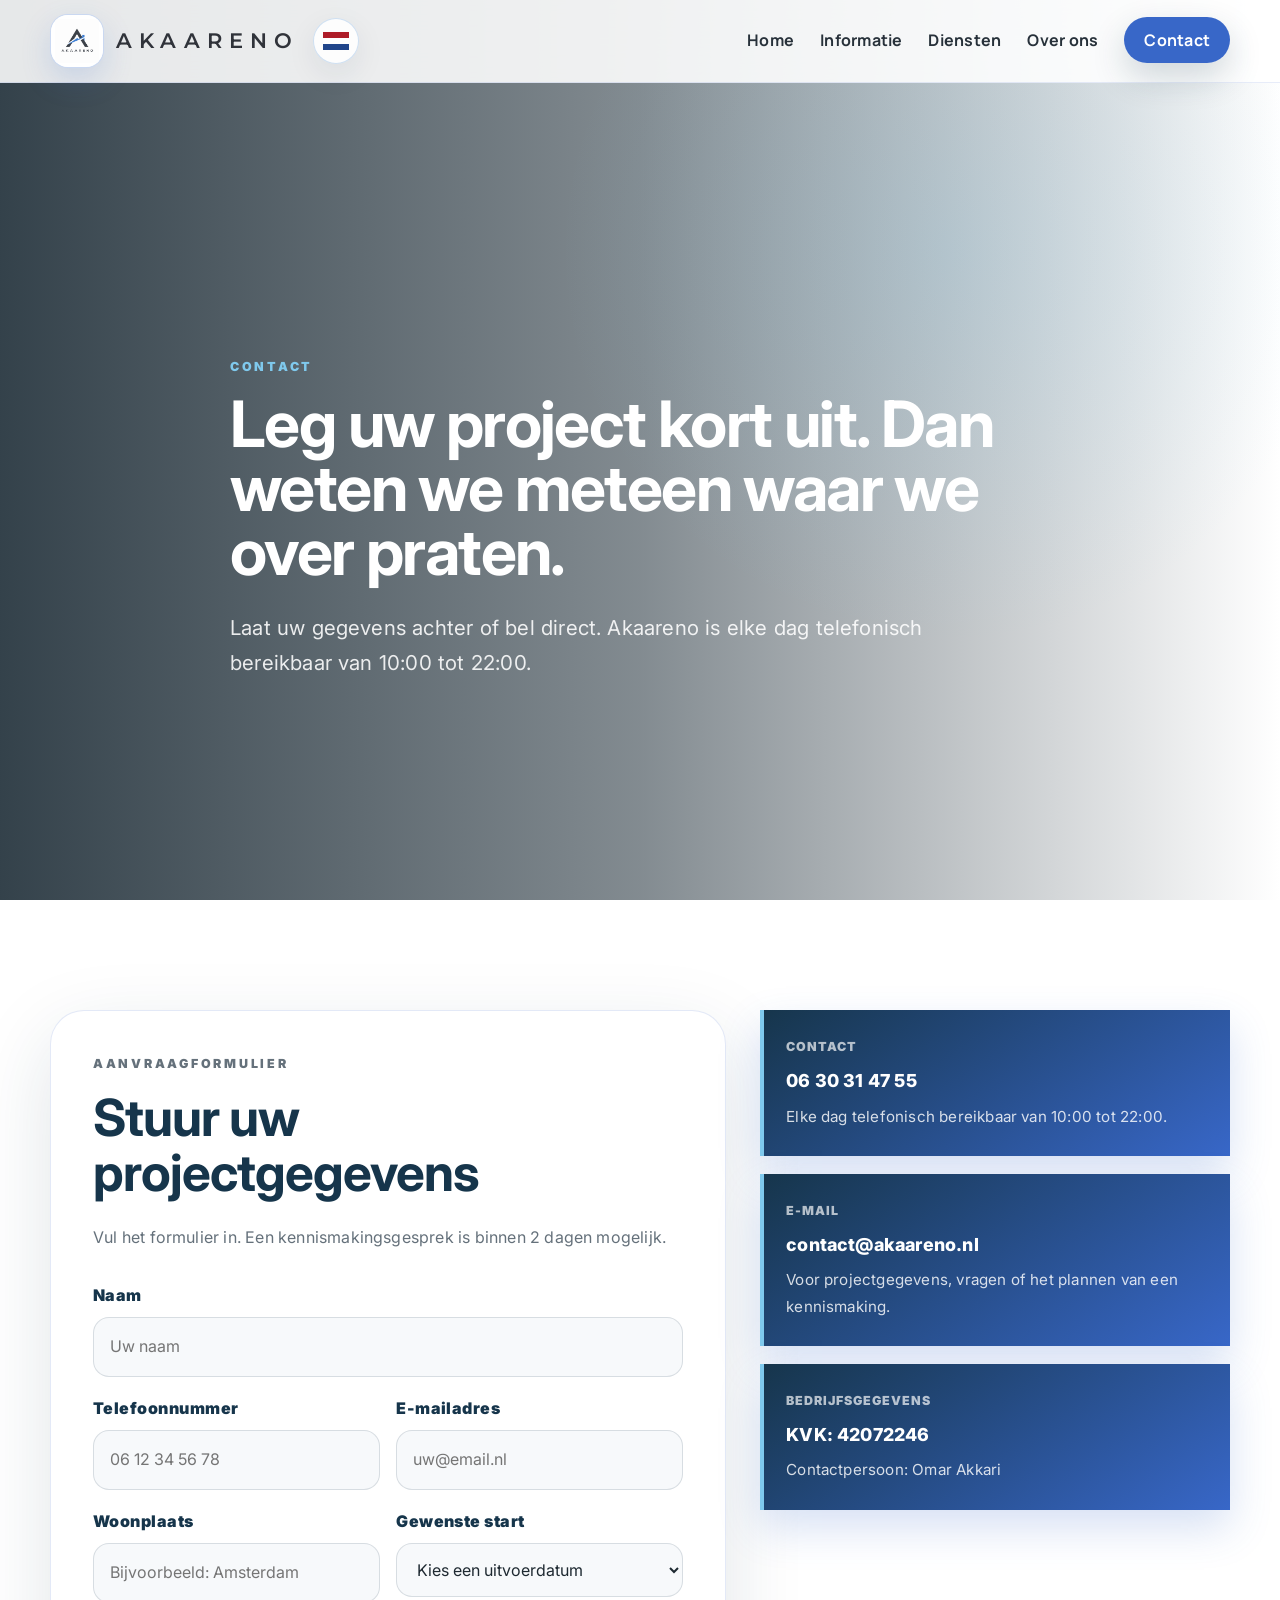
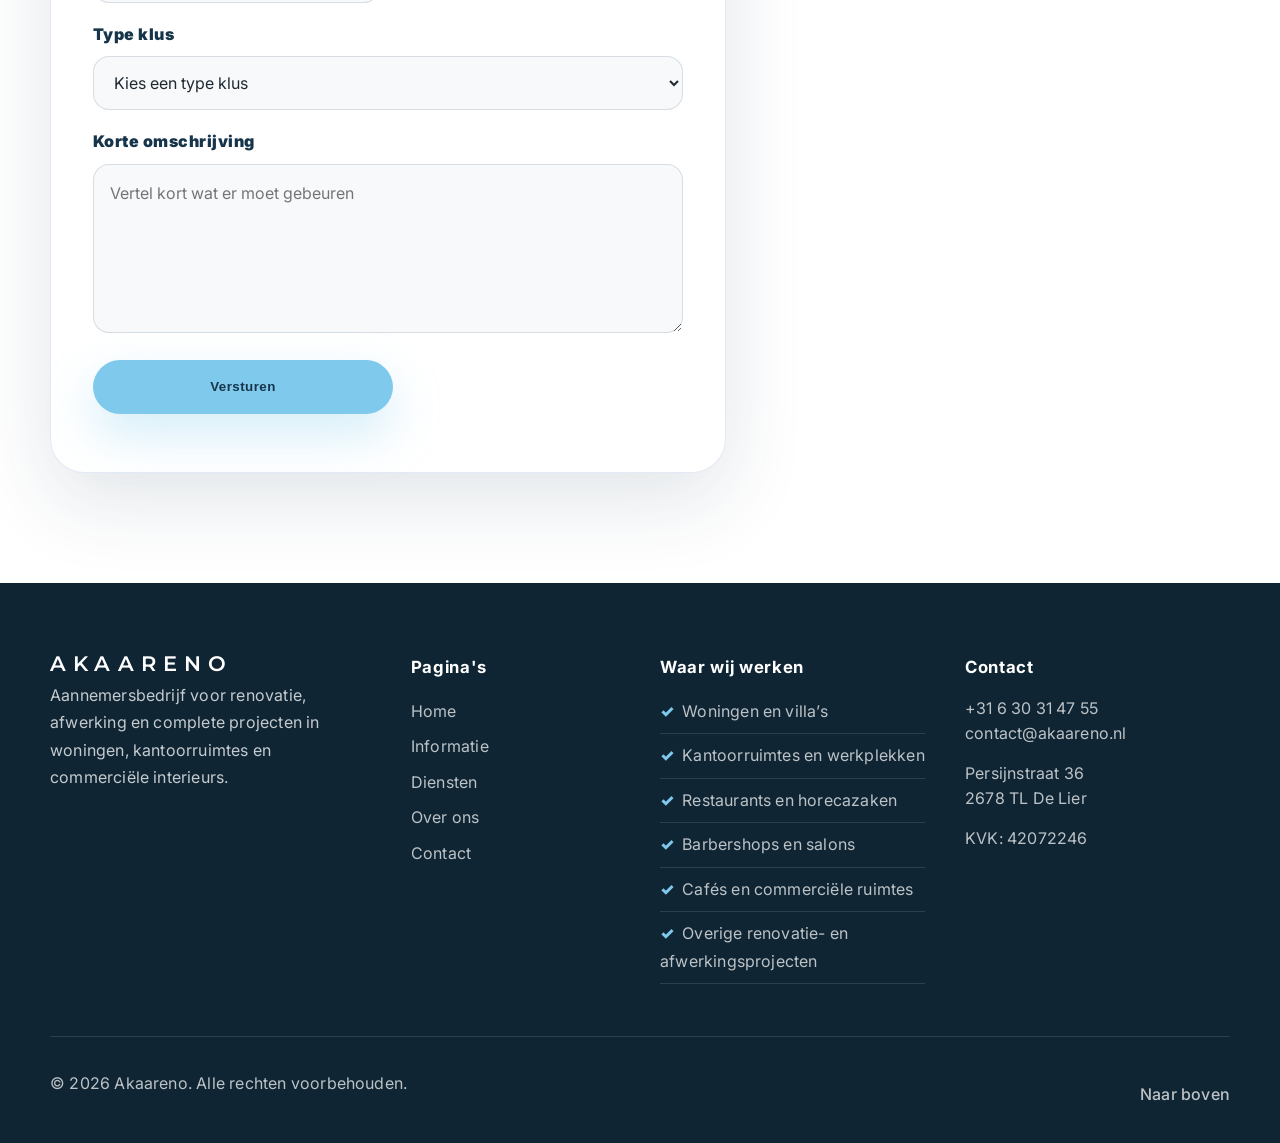
==== contact.html @ 15e42ce2 "Add files via upload" ====
<!DOCTYPE html>

<html lang="nl">
<head>
<meta charset="utf-8"/>
<meta content="width=device-width, initial-scale=1.0" name="viewport"/>
<meta content="Neem contact op met Akaareno voor renovatie, afwerking, kantoorruimtes, woningen en commerciële projecten. Bel 06 30 31 47 55 of stuur uw projectgegevens." name="description"/>
<title>Contact | Akaareno aannemersbedrijf De Lier</title>
<link rel="icon" href="favicon.ico" sizes="any"/>
<link rel="icon" type="image/png" sizes="32x32" href="favicon-32.png"/>
<link rel="icon" type="image/png" sizes="192x192" href="favicon-192.png"/>
<link rel="apple-touch-icon" href="apple-touch-icon.png"/>
<link href="https://fonts.googleapis.com" rel="preconnect"/>
<link crossorigin="" href="https://fonts.gstatic.com" rel="preconnect"/>
<script data-seo="akaareno" type="application/ld+json">{
  "@context": "https://schema.org",
  "@type": "GeneralContractor",
  "@id": "https://akaareno.com/#bedrijf",
  "name": "Akaareno",
  "url": "https://akaareno.com/",
  "description": "Aannemersbedrijf uit De Lier voor renovatie, afwerking, woningen, kantoorruimtes en commerciële ruimtes.",
  "telephone": "+31 6 30 31 47 55",
  "email": "contact@akaareno.nl",
  "address": {
    "@type": "PostalAddress",
    "streetAddress": "Persijnstraat 36",
    "postalCode": "2678 TL",
    "addressLocality": "De Lier",
    "addressCountry": "NL"
  },
  "areaServed": [
    "Nederland",
    "België"
  ],
  "openingHoursSpecification": [
    {
      "@type": "OpeningHoursSpecification",
      "dayOfWeek": [
        "Monday",
        "Tuesday",
        "Wednesday",
        "Thursday",
        "Friday",
        "Saturday",
        "Sunday"
      ],
      "opens": "10:00",
      "closes": "22:00"
    }
  ],
  "serviceType": [
    "Renovatie",
    "Aannemersbedrijf",
    "Kantoorruimtes",
    "Woningrenovatie",
    "Schilderwerk",
    "Vloerverwarming",
    "Loodgieterswerk",
    "Marmerafwerking",
    "Restaurant renovatie",
    "Barbershop renovatie"
  ]
}</script><link href="https://fonts.googleapis.com/css2?family=Inter:wght@400;500;600;700;800;900&amp;family=Marcellus&amp;family=Montserrat:wght@500;600;700&amp;family=Manrope:wght@500;600;700;800&amp;display=swap" rel="stylesheet"/>
<link href="style.css" rel="stylesheet"/>
<meta content="Akaareno, aannemersbedrijf De Lier, aannemer De Lier, aannemer Westland, renovatie De Lier, renovatie Westland, kantoorruimte renovatie, kantoor verbouwen, woning renovatie, restaurant verbouwing, barbershop verbouwing, kapsalon verbouwing, schilderwerk, vloerverwarming, loodgieterswerk, marmer afwerking, tuin renovatie, renovatie Nederland, renovatie België" name="keywords"/><meta content="index, follow" name="robots"/><link href="https://akaareno.com/contact.html" rel="canonical"/><meta content="Contact | Akaareno aannemersbedrijf De Lier" property="og:title"/><meta content="Neem contact op met Akaareno voor renovatie, afwerking, kantoorruimtes, woningen en commerciële projecten. Bel 06 30 31 47 55 of stuur uw projectgegevens." property="og:description"/><meta content="website" property="og:type"/><meta content="https://akaareno.com/contact.html" property="og:url"/><meta content="Akaareno" property="og:site_name"/><meta content="nl_NL" property="og:locale"/><meta content="summary" name="twitter:card"/><meta content="Contact | Akaareno aannemersbedrijf De Lier" name="twitter:title"/><meta content="Neem contact op met Akaareno voor renovatie, afwerking, kantoorruimtes, woningen en commerciële projecten. Bel 06 30 31 47 55 of stuur uw projectgegevens." name="twitter:description"/></head>
<body id="top">
<header class="site-header" id="top">
<nav class="navbar container">
<div class="nav-start">
<a aria-label="Akaareno homepage" class="logo" href="index.html">
<div class="logo-mark">
<img alt="Akaareno logo" src="Akaareno_Whit_BKG.png"/>
</div>
<span class="logo-text">AKAARENO</span>
</a>
<div class="language-selector">
<button aria-controls="languageMenu" aria-expanded="false" aria-label="Taal kiezen" class="language-toggle" id="languageToggle" type="button">
<img alt="Nederlands" id="languageFlag" src="nlflag.svg"/>
</button>
<div aria-label="Taal kiezen" class="language-menu" id="languageMenu" role="menu">
<button class="language-option" data-lang="nl" role="menuitem" type="button">
<img alt="" src="nlflag.svg"/>
<span>Nederlands</span>
</button>
<button class="language-option" data-lang="en" role="menuitem" type="button">
<img alt="" src="uk.svg"/>
<span>English</span>
</button>
<button class="language-option" data-lang="fr" role="menuitem" type="button">
<img alt="" src="fransflag.jpg"/>
<span>Français</span>
</button>
<button class="language-option" data-lang="de" role="menuitem" type="button">
<img alt="" src="duitsflag.svg"/>
<span>Deutsch</span>
</button>
<button class="language-option" data-lang="ar" role="menuitem" type="button">
<img alt="" src="arabische taal.png"/>
<span>العربية</span>
</button>
</div>
</div>
</div>
<button aria-expanded="false" aria-label="Menu openen" class="menu-toggle">
<span></span><span></span><span></span>
</button>
<ul class="nav-links">
<li><a data-i18n="nav.home" href="index.html">Home</a></li>
<li>
<a data-i18n="nav.informatie" href="informatie.html">Informatie</a>
</li>
<li><a data-i18n="nav.diensten" href="diensten.html">Diensten</a></li>
<li><a data-i18n="nav.overOns" href="over-ons.html">Over ons</a></li>
<li>
<a class="nav-cta active" data-i18n="nav.contact" href="contact.html">Contact</a>
</li>
</ul>
</nav>
</header>
<main>
<section class="page-hero contact-hero">
<div class="hero-overlay"></div>
<div class="container page-hero-content reveal">
<p class="eyebrow" data-i18n="contact.hero.eyebrow">Contact</p>
<h1 data-i18n="contact.hero.title">
            Leg uw project kort uit. Dan weten we meteen waar we over praten.
          </h1>
<p data-i18n="contact.hero.text">
            Laat uw gegevens achter of bel direct. Akaareno is elke dag
            telefonisch bereikbaar van 10:00 tot 22:00.
          </p>
</div>
</section>
<section class="section container contact-layout">
<div class="contact-panel reveal">
<p class="eyebrow" data-i18n="contact.panel.eyebrow">
            Aanvraagformulier
          </p>
<h2 data-i18n="contact.panel.title">Stuur uw projectgegevens</h2>
<p data-i18n="contact.panel.text">
            Vul het formulier in. Een kennismakingsgesprek is binnen 2 dagen
            mogelijk.
          </p>
<form action="https://api.web3forms.com/submit" class="contact-form" id="contactForm" method="POST">
<input name="access_key" type="hidden" value="3ea4f3e4-cdb8-4851-8d46-c8699de864b6"/>
<input data-i18n-value="contact.subject" name="subject" type="hidden" value="Nieuwe aanvraag via Akaareno website"/>
<input name="from_name" type="hidden" value="Akaareno Contactformulier"/>
<input autocomplete="off" class="hidden" name="botcheck" tabindex="-1" type="checkbox"/>
<div class="form-row">
<label data-i18n="contact.form.name.label" for="naam">Naam</label>
<input data-i18n-placeholder="contact.form.name.placeholder" id="naam" name="Naam" placeholder="Uw naam" required="" type="text"/>
</div>
<div class="form-row two-fields">
<div>
<label data-i18n="contact.form.phone.label" for="telefoon">Telefoonnummer</label>
<input data-i18n-placeholder="contact.form.phone.placeholder" id="telefoon" name="Telefoonnummer" placeholder="06 12 34 56 78" required="" type="tel"/>
</div>
<div>
<label data-i18n="contact.form.email.label" for="email">E-mailadres</label>
<input data-i18n-placeholder="contact.form.email.placeholder" id="email" name="email" placeholder="uw@email.nl" required="" type="email"/>
</div>
</div>
<div class="form-row two-fields">
<div>
<label data-i18n="contact.form.city.label" for="woonplaats">Woonplaats</label>
<input data-i18n-placeholder="contact.form.city.placeholder" id="woonplaats" name="Woonplaats" placeholder="Bijvoorbeeld: Amsterdam" required="" type="text"/>
</div>
<div>
<label data-i18n="contact.form.start.label" for="start">Gewenste start</label>
<select id="start" name="Gewenste startdatum" required="">
<option data-i18n="contact.form.start.prompt" value="">
                    Kies een uitvoerdatum
                  </option>
<option data-i18n="contact.form.start.option2w" value="Vanaf 2 weken">
                    Vanaf 2 weken
                  </option>
<option data-i18n="contact.form.start.option3w" value="Vanaf 3 weken">
                    Vanaf 3 weken
                  </option>
<option data-i18n="contact.form.start.option4w" value="Vanaf 4 weken">
                    Vanaf 4 weken
                  </option>
<option data-i18n="contact.form.start.optionUnknown" value="Nog niet bekend">
                    Nog niet bekend
                  </option>
</select>
</div>
</div>
<div class="form-row">
<label data-i18n="contact.form.type.label" for="typeKlus">Type klus</label>
<select id="typeKlus" name="Type klus" required="">
<option data-i18n="contact.form.type.prompt" value="">
                  Kies een type klus
                </option>
<option data-i18n="contact.form.type.optionComplete" value="Complete woning">
                  Complete woning
                </option>
<option data-i18n="contact.form.type.optionDesign" value="Huisdesign">
                  Huisdesign
                </option>
<option data-i18n="contact.form.type.optionOffice" value="Kantoorruimte">
                  Kantoorruimte
                </option>
<option data-i18n="contact.form.type.optionMarble" value="Marmer">
                  Marmer
                </option>
<option data-i18n="contact.form.type.optionGarden" value="Tuin">
                  Tuin
                </option>
<option data-i18n="contact.form.type.optionPaint" value="Schilderwerk">
                  Schilderwerk
                </option>
<option data-i18n="contact.form.type.optionRenovation" value="Renovatie">
                  Renovatie
                </option>
<option data-i18n="contact.form.type.optionHeating" value="Vloerverwarming">
                  Vloerverwarming
                </option>
<option data-i18n="contact.form.type.optionPlumbing" value="Loodgieterswerk">
                  Loodgieterswerk
                </option>
<option data-i18n="contact.form.type.optionOther" value="Anders">
                  Anders
                </option>
</select>
</div>
<div class="form-row other-job-field" id="otherJobField">
<label data-i18n="contact.form.other.label" for="anders">Anders, namelijk</label>
<input data-i18n-placeholder="contact.form.other.placeholder" id="anders" name="Anders namelijk" placeholder="Typ hier uw klus" type="text"/>
</div>
<div class="form-row">
<label data-i18n="contact.form.message.label" for="bericht">Korte omschrijving</label>
<textarea data-i18n-placeholder="contact.form.message.placeholder" id="bericht" name="Bericht" placeholder="Vertel kort wat er moet gebeuren" rows="5"></textarea>
</div>
<button class="btn btn-primary form-button" data-i18n="contact.form.submit" type="submit">
              Versturen
            </button>
<p class="form-message" id="formMessage" role="status"></p>
</form>
</div>
<aside class="contact-sidebar reveal">
<div class="contact-box">
<span data-i18n="contact.sidebar.contact.label">Contact</span>
<a href="tel:+31630314755">06 30 31 47 55</a>
<p data-i18n="contact.sidebar.contact.text">
              Elke dag telefonisch bereikbaar van 10:00 tot 22:00.
            </p>
</div>
<div class="contact-box">
<span data-i18n="contact.sidebar.email.label">E-mail</span>
<a href="mailto:contact@akaareno.nl">contact@akaareno.nl</a>
<p data-i18n="contact.sidebar.email.text">
              Voor projectgegevens, vragen of het plannen van een kennismaking.
            </p>
</div>
<div class="contact-box">
<span data-i18n="contact.sidebar.company.label">Bedrijfsgegevens</span>
<strong>KVK: 42072246</strong>
<p data-i18n="contact.sidebar.company.text">
              Contactpersoon: Omar Akkari
            </p>
</div>
</aside>
</section>
</main>
<footer class="footer">
<div class="container footer-grid">
<div>
<a class="footer-logo" href="index.html">Akaareno</a>
<p data-i18n="footer.brandText">
            Aannemersbedrijf voor renovatie, afwerking en complete projecten in
            woningen, kantoorruimtes en commerciële interieurs.
          </p>
</div>
<div>
<h4 data-i18n="footer.pagesHeading">Pagina's</h4>
<a data-i18n="nav.home" href="index.html">Home</a>
<a data-i18n="nav.informatie" href="informatie.html">Informatie</a>
<a data-i18n="nav.diensten" href="diensten.html">Diensten</a>
<a data-i18n="nav.overOns" href="over-ons.html">Over ons</a>
<a data-i18n="nav.contact" href="contact.html">Contact</a>
</div>
<div>
<h4 data-i18n="footer.servicesHeading">Waar wij werken</h4>
<ul>
<li data-i18n="footer.service1">Woningen en villa’s</li>
<li data-i18n="footer.service2">Kantoorruimtes en werkplekken</li>
<li data-i18n="footer.service3">Restaurants en horecazaken</li>
<li data-i18n="footer.service4">Barbershops en salons</li>
<li data-i18n="footer.service5">Cafés en commerciële ruimtes</li>
<li data-i18n="footer.service6">
              Overige renovatie- en afwerkingsprojecten
            </li>
</ul>
</div>
<div class="footer-contact-column">
<h4 data-i18n="footer.contactHeading">Contact</h4>
<div class="footer-contact-details">
<div class="footer-contact-group">
<a href="tel:+31630314755">+31 6 30 31 47 55</a>
<a href="mailto:contact@akaareno.nl">contact@akaareno.nl</a>
</div>
<div class="footer-contact-group">
<span>Persijnstraat 36</span>
<span>2678 TL De Lier</span>
</div>
<div class="footer-contact-group">
<span>KVK: 42072246</span>
</div>
</div>
</div>
</div>
<div class="footer-bottom container">
<span data-i18n="footer.copy">© 2026 Akaareno. Alle rechten voorbehouden.</span>
<a class="back-to-top" data-i18n="footer.backToTop" href="#top">Naar boven</a>
</div>
</footer>
<script src="main.js"></script>
</body>
</html>
---- style.css ----
:root {
  --white: #ffffff;
  --paper: #f7f9fb;
  --soft-blue: #e5f5ff;
  --sky: #7fc9ed;
  --blue: #3867c8;
  --deep-blue: #16354b;
  --ink: #1e2931;
  --muted: #65717b;
  --line: rgba(22, 53, 75, 0.12);
  --grey: #eef2f5;
  --shadow: 0 26px 80px rgba(22, 53, 75, 0.13);
  --radius: 24px;
  --transition: 240ms ease;
}

* {
  box-sizing: border-box;
  margin: 0;
  padding: 0;
}

html {
  scroll-behavior: smooth;
  overflow-x: hidden;
}

body {
  font-family: Inter, Arial, Helvetica, sans-serif;
  background: var(--white);
  color: var(--ink);
  line-height: 1.72;
  letter-spacing: 0.012em;
  min-height: 100vh;
}

img {
  max-width: 100%;
  display: block;
  height: auto;
}

a {
  color: inherit;
  text-decoration: none;
}

.container {
  width: min(1180px, calc(100% - 40px));
  margin: 0 auto;
}

.site-header {
  position: fixed;
  inset: 0 0 auto 0;
  z-index: 1000;
  background: rgba(255, 255, 255, 0.88);
  backdrop-filter: blur(18px);
  border-bottom: 1px solid rgba(56, 103, 200, 0.12);
}

.navbar {
  min-height: 82px;
  display: flex;
  align-items: center;
  justify-content: space-between;
  gap: 24px;
}

.logo,
.footer-logo {
  display: inline-flex;
  align-items: center;
  gap: 12px;
  color: var(--deep-blue);
}

.logo-mark {
  width: 54px;
  height: 54px;
  display: inline-flex;
  align-items: center;
  justify-content: center;
  border: 1px solid rgba(56, 103, 200, 0.2);
  border-radius: 18px;
  background: #eef5fb;
  box-shadow: 0 12px 30px rgba(56, 103, 200, 0.18);
  flex-shrink: 0;
  overflow: hidden;
}

.logo-mark img {
  width: 100%;
  height: 100%;
  object-fit: contain;
  padding: 4px;
  background: #ffffff;
  display: block;
}

.logo-text,
.footer-logo {
  font-family: "Montserrat", Arial, sans-serif !important;
  font-size: 1.32rem !important;
  font-weight: 600 !important;
  letter-spacing: 0.34em !important;
  text-transform: uppercase !important;
  color: #30333a !important;
  line-height: 1 !important;
}

.logo-text em {
  font-style: normal;
  color: #30333a !important;
}

.nav-links {
  list-style: none;
  display: flex;
  align-items: center;
  gap: 26px;
}

.nav-links a {
  font-family: "Manrope", Arial, sans-serif !important;
  font-weight: 700 !important;
  color: #27313a !important;
  letter-spacing: 0.015em !important;
  transition: var(--transition);
  font-size: 16px !important;
}

.nav-links a:hover,
.nav-links a.active {
  color: #3367d6 !important;
}

.nav-cta {
  font-family: "Manrope", Arial, sans-serif !important;
  font-weight: 800 !important;
  padding: 12px 20px;
  background: var(--deep-blue);
  color: var(--white) !important;
  border-radius: 999px;
  box-shadow: 0 14px 34px rgba(22, 53, 75, 0.2);
  letter-spacing: 0.01em !important;
}

.nav-cta:hover,
.nav-cta.active {
  background: var(--blue);
}

.nav-start {
  display: inline-flex;
  align-items: center;
  gap: 14px;
}

.language-toggle,
.lang-switch {
  width: 46px;
  height: 46px;
  border-radius: 999px;
  border: 1px solid rgba(120, 170, 220, 0.35);
  background: rgba(255, 255, 255, 0.9);
  display: inline-flex;
  align-items: center;
  justify-content: center;
  cursor: pointer;
  box-shadow: 0 10px 30px rgba(15, 42, 65, 0.08);
  transition:
    transform 0.25s ease,
    box-shadow 0.25s ease,
    border-color 0.25s ease;
  padding: 0;
}

.language-toggle:hover,
.lang-switch:hover {
  transform: translateY(-2px);
  box-shadow: 0 16px 38px rgba(15, 42, 65, 0.14);
  border-color: rgba(72, 128, 220, 0.55);
}

.language-toggle img,
.lang-switch img {
  width: 26px;
  height: 26px;
  object-fit: contain;
  display: block;
}

.menu-toggle {
  display: none;
  width: 46px;
  height: 46px;
  border: 0;
  border-radius: 14px;
  background: var(--paper);
  cursor: pointer;
}

.menu-toggle span {
  width: 22px;
  height: 2px;
  display: block;
  margin: 5px auto;
  background: var(--deep-blue);
  transition: var(--transition);
}

.hero,
.page-hero {
  position: relative;
  min-height: 100vh;
  display: flex;
  align-items: center;
  background-size: cover;
  background-position: center;
  isolation: isolate;
  padding-top: 96px;
}

.hero-home {
  background-image: url("https://images.unsplash.com/photo-1600585154526-990dced4db0d?auto=format&fit=crop&w=1800&q=80");
}

.info-hero {
  background-image: url("https://images.unsplash.com/photo-1503387762-592deb58ef4e?auto=format&fit=crop&w=1800&q=80");
}

.services-hero {
  background-image: url("https://images.unsplash.com/photo-1497366754035-f200968a6e72?auto=format&fit=crop&w=1800&q=80");
}

.about-hero {
  background-image: url("https://images.unsplash.com/photo-1600566753086-00f18fb6b3ea?auto=format&fit=crop&w=1800&q=80");
}

.contact-hero {
  background-image: url("https://images.unsplash.com/photo-1600607687644-c7171b42498f?auto=format&fit=crop&w=1800&q=80");
}

.hero-overlay {
  position: absolute;
  inset: 0;
  z-index: -1;
  background:
    radial-gradient(
      circle at 74% 28%,
      rgba(127, 201, 237, 0.18),
      transparent 34%
    ),
    linear-gradient(
      90deg,
      rgba(7, 24, 35, 0.82),
      rgba(7, 24, 35, 0.5),
      rgba(255, 255, 255, 0.05)
    );
}

.hero-content,
.page-hero-content {
  padding-top: 40px;
  color: var(--white);
  max-width: 820px;
}

.eyebrow {
  color: var(--sky);
  text-transform: uppercase;
  letter-spacing: 0.22em;
  font-size: 0.78rem;
  font-weight: 900;
  margin-bottom: 14px;
}

.hero h1,
.page-hero h1 {
  font-size: clamp(2.65rem, 6.5vw, 6.2rem);
  line-height: 1;
  letter-spacing: -0.025em;
  max-width: 980px;
}

.page-hero h1 {
  font-size: clamp(2.35rem, 5vw, 4.8rem);
}

.hero-text,
.page-hero p:last-child {
  margin-top: 26px;
  font-size: clamp(1.04rem, 2vw, 1.28rem);
  color: rgba(255, 255, 255, 0.88);
  max-width: 720px;
}

.hero-actions {
  margin-top: 34px;
  display: flex !important;
  align-items: center !important;
  justify-content: center !important;
  flex-wrap: wrap !important;
  gap: 44px !important;
}

.btn {
  display: inline-flex;
  align-items: center;
  justify-content: center;
  min-height: 54px;
  padding: 0 25px;
  border-radius: 999px;
  font-weight: 900;
  letter-spacing: 0.035em;
  border: 1px solid transparent;
  transition: var(--transition);
  cursor: pointer;
  width: auto !important;
  min-width: 300px;
  max-width: 100%;
}

.btn-primary {
  background: var(--sky);
  color: var(--deep-blue);
  box-shadow: 0 20px 48px rgba(127, 201, 237, 0.34);
}

.btn-primary:hover {
  transform: translateY(-3px);
  background: var(--soft-blue);
}

.btn-secondary {
  color: var(--white);
  border-color: rgba(255, 255, 255, 0.38);
  background: rgba(255, 255, 255, 0.1);
  backdrop-filter: blur(8px);
}

.btn-secondary:hover {
  transform: translateY(-3px);
  border-color: var(--white);
}

.trust-strip {
  background: var(--white);
  border-bottom: 1px solid var(--grey);
  margin-top: 0 !important;
  padding-top: 36px !important;
}

.trust-grid {
  display: grid;
  grid-template-columns: repeat(4, 1fr);
  gap: 1px;
  background: var(--grey);
}

.trust-grid div {
  background: var(--white);
  padding: 30px 26px;
}

.trust-grid strong {
  display: block;
  font-size: 1.25rem;
  color: var(--deep-blue);
  letter-spacing: 0.01em;
}

.trust-grid span {
  color: var(--muted);
  font-size: 0.95rem;
}

.section {
  padding: 110px 0;
}

.section-soft {
  background: linear-gradient(180deg, var(--paper), var(--white));
}

.two-column {
  display: grid;
  grid-template-columns: 1fr 0.92fr;
  gap: 72px;
  align-items: center;
}

.two-column.reverse {
  grid-template-columns: 0.92fr 1fr;
}

.section-copy h2,
.section-heading h2,
.feature-panel h2,
.contact-panel h2,
.info-list h2 {
  font-size: clamp(2rem, 4vw, 3.55rem);
  line-height: 1.07;
  letter-spacing: -0.02em;
  color: var(--deep-blue);
  margin-bottom: 24px;
}

.section-copy p,
.feature-panel p,
.contact-panel p,
.info-list span,
.check-list li {
  color: var(--muted);
  margin-bottom: 16px;
}

.text-link {
  display: inline-flex;
  margin-top: 10px;
  color: var(--deep-blue);
  font-weight: 900;
  border-bottom: 2px solid var(--sky);
}

.image-card {
  border-radius: var(--radius);
  overflow: hidden;
  box-shadow: var(--shadow);
  min-height: 440px;
  position: relative;
}

.image-card img {
  width: 100%;
  height: 100%;
  min-height: 440px;
  object-fit: cover;
  transition: transform 800ms ease;
}

.image-card:hover img {
  transform: scale(1.045);
}

.image-label {
  position: absolute;
  left: 22px;
  bottom: 22px;
  padding: 14px 18px;
  border-radius: 16px;
  background: rgba(255, 255, 255, 0.86);
  color: var(--deep-blue);
  font-weight: 900;
  box-shadow: 0 18px 45px rgba(0, 0, 0, 0.12);
}

.section-heading {
  max-width: 770px;
  margin-bottom: 44px;
}

.cards-grid {
  display: grid;
  grid-template-columns: repeat(4, 1fr);
  gap: 22px;
}

.cards-grid.three {
  grid-template-columns: repeat(3, 1fr);
}

.service-card,
.process-card,
.contact-person-card {
  background: rgba(255, 255, 255, 0.86);
  border: 1px solid rgba(56, 103, 200, 0.16);
  border-radius: var(--radius);
  padding: 30px;
  box-shadow: 0 18px 50px rgba(22, 53, 75, 0.08);
  transition: var(--transition);
}

.service-card:hover,
.process-card:hover,
.contact-person-card:hover {
  transform: translateY(-7px);
  box-shadow: var(--shadow);
}

.card-number,
.process-card span,
.contact-person-card span {
  display: inline-flex;
  color: var(--blue);
  font-weight: 900;
  letter-spacing: 0.12em;
  margin-bottom: 16px;
}

.service-card h3,
.process-card h3,
.contact-person-card h3 {
  color: var(--deep-blue);
  font-size: 1.2rem;
  line-height: 1.25;
  margin-bottom: 12px;
  display: block;
}

.service-card p,
.process-card p,
.contact-person-card p {
  color: var(--muted);
  font-size: 0.96rem;
}

.service-card.featured-card {
  background: linear-gradient(145deg, var(--deep-blue), var(--blue));
  color: var(--white);
}

.service-card.featured-card h3,
.service-card.featured-card .card-number {
  color: var(--white);
}

.service-card.featured-card p {
  color: rgba(255, 255, 255, 0.82);
}

.feature-panel {
  background: linear-gradient(135deg, var(--deep-blue), #1d4a68);
  color: var(--white);
  border-radius: 34px;
  padding: 54px;
  display: flex;
  align-items: center;
  justify-content: space-between;
  gap: 34px;
  box-shadow: var(--shadow);
}

.feature-panel h2 {
  color: var(--white);
}

.feature-panel p {
  color: rgba(255, 255, 255, 0.8);
  max-width: 800px;
}

.feature-panel.compact-panel {
  background: var(--white);
  color: var(--deep-blue);
  border: 1px solid rgba(56, 103, 200, 0.15);
  border-radius: 28px;
  padding: 28px 30px;
  width: min(900px, 100%);
  max-width: 900px;
  margin: 0 auto 70px;
  box-shadow: 0 24px 50px rgba(22, 53, 75, 0.1);
  display: flex;
  flex-wrap: wrap;
  align-items: flex-start;
  justify-content: space-between;
  gap: 26px;
}

.feature-panel.compact-panel h2 {
  color: var(--deep-blue);
  margin-bottom: 10px;
  font-size: clamp(1.9rem, 3.2vw, 2.35rem);
}

.feature-panel.compact-panel p {
  color: var(--muted);
  max-width: 620px;
  font-size: 0.98rem;
  line-height: 1.72;
}

.feature-panel.compact-panel .eyebrow {
  color: var(--blue);
}

.feature-panel.compact-panel .btn-primary {
  min-height: 46px;
  padding: 0 24px;
  box-shadow: 0 16px 36px rgba(56, 103, 200, 0.18);
}

.feature-panel.compact-panel > * {
  flex: 1 1 280px;
}

.process-grid {
  display: grid;
  grid-template-columns: repeat(4, 1fr);
  gap: 22px;
}

.info-list {
  background: var(--paper);
  border-radius: 34px;
  padding-left: 44px;
  padding-right: 44px;
}

.info-list-grid {
  display: grid;
  grid-template-columns: repeat(3, 1fr);
  gap: 18px;
}

.info-list-grid div {
  background: var(--white);
  padding: 24px;
  border-radius: 18px;
  border: 1px solid rgba(56, 103, 200, 0.16);
}

.info-list-grid strong {
  display: block;
  color: var(--deep-blue);
  margin-bottom: 5px;
}

.check-list {
  list-style: none;
  margin-top: 20px;
  display: grid;
  gap: 12px;
}

.check-list li {
  position: relative;
  padding-left: 30px;
  margin-bottom: 0;
}

.check-list li::before {
  content: "✓";
  position: absolute;
  left: 0;
  top: -1px;
  color: var(--blue);
  font-weight: 900;
}

.service-detail-grid {
  display: grid;
  grid-template-columns: repeat(2, 1fr);
  gap: 26px;
}

.detail-card {
  overflow: hidden;
  border-radius: var(--radius);
  background: var(--white);
  box-shadow: var(--shadow);
  border: 1px solid rgba(56, 103, 200, 0.14);
}

.detail-card img {
  width: 100%;
  height: 280px;
  object-fit: cover;
}

.detail-card div {
  padding: 30px;
}

.detail-card h2 {
  color: var(--deep-blue);
  font-size: 1.55rem;
  letter-spacing: -0.01em;
  margin-bottom: 10px;
}

.detail-card p {
  color: var(--muted);
}

.wide-card {
  grid-column: 1 / -1;
  display: grid;
  grid-template-columns: 0.8fr 1fr;
}

.wide-card img {
  height: 100%;
  min-height: 340px;
}

.contact-person-card {
  min-height: 330px;
  display: flex;
  flex-direction: column;
  justify-content: end;
  background: linear-gradient(135deg, var(--white), var(--soft-blue));
}

.contact-person-card h3 {
  font-size: 2.25rem;
  letter-spacing: 0.01em;
}

.contact-layout {
  display: grid;
  grid-template-columns: 1.18fr 0.82fr;
  gap: 34px;
  align-items: start;
}

.contact-panel {
  background: var(--white);
  border: 1px solid rgba(56, 103, 200, 0.14);
  border-radius: 34px;
  padding: 42px;
  box-shadow: var(--shadow);
}

.contact-form {
  margin-top: 30px;
}

.form-row {
  margin-bottom: 18px;
}

.form-row label {
  display: block;
  color: var(--deep-blue);
  font-weight: 900;
  margin-bottom: 8px;
  letter-spacing: 0.03em;
}

.two-fields {
  display: grid;
  grid-template-columns: repeat(2, 1fr);
  gap: 16px;
}

input,
select,
textarea {
  width: 100%;
  border: 1px solid rgba(22, 53, 75, 0.14);
  background: var(--paper);
  border-radius: 16px;
  padding: 15px 16px;
  font: inherit;
  color: var(--ink);
  outline: none;
  transition: var(--transition);
}

input:focus,
select:focus,
textarea:focus {
  border-color: var(--sky);
  box-shadow: 0 0 0 4px rgba(127, 201, 237, 0.18);
  background: var(--white);
}

textarea {
  resize: vertical;
}

.hidden,
.other-job-field {
  display: none;
}

.other-job-field.show {
  display: block;
}

.form-button {
  border: 0;
  width: 100%;
}

.form-message {
  margin-top: 14px;
  font-weight: 800;
}

.form-message.success {
  color: #207b46;
}

.form-message.error {
  color: #b42318;
}

.contact-sidebar {
  display: grid;
  gap: 18px;
}

.contact-box {
  position: relative;
  overflow: hidden;
  background: var(--blue);
  color: var(--white);
  padding: 26px;
  border-radius: 0;
  box-shadow: 0 18px 40px rgba(56, 103, 200, 0.2);
  transition:
    transform 250ms ease,
    box-shadow 250ms ease,
    background 250ms ease;
}

.contact-box::before {
  content: "";
  position: absolute;
  inset: 0 auto 0 0;
  width: 4px;
  background: var(--sky);
}

.contact-box:hover {
  transform: translateY(-8px);
  background: #315ec0;
  box-shadow: 0 26px 62px rgba(56, 103, 200, 0.3);
}

.contact-box span {
  display: block;
  font-weight: 900;
  letter-spacing: 0.08em;
  text-transform: uppercase;
  color: rgba(255, 255, 255, 0.68);
  margin-bottom: 12px;
  font-size: 0.78rem;
}

.contact-box strong,
.contact-box a {
  display: block;
  color: var(--white);
  font-size: 1.12rem;
  line-height: 1.35;
  margin-bottom: 10px;
  font-weight: 800;
}

.contact-box p {
  color: rgba(255, 255, 255, 0.82);
  font-size: 0.95rem;
}

.footer {
  background: #0f2533;
  color: rgba(255, 255, 255, 0.76);
  padding: 70px 0 26px;
}

.footer-grid {
  display: grid;
  grid-template-columns: 1.15fr 0.75fr 0.95fr 0.95fr;
  gap: 40px;
}

.footer-logo,
.footer h4 {
  color: var(--white);
  margin-bottom: 16px;
  display: block;
}

.footer h4 {
  font-size: 1.05rem;
  letter-spacing: 0.04em;
}

.footer a,
.footer span,
.footer li {
  display: block;
  color: rgba(255, 255, 255, 0.72);
  margin-bottom: 8px;
  transition: var(--transition);
}

.footer ul {
  list-style: none;
}

.footer li {
  border-bottom: 1px solid rgba(255, 255, 255, 0.12);
  padding-bottom: 8px;
}

.footer li::before {
  content: "✓";
  color: var(--sky);
  margin-right: 8px;
  font-weight: 900;
}

.footer a:hover {
  color: var(--sky);
}

.footer-bottom {
  margin-top: 44px;
  padding-top: 22px;
  border-top: 1px solid rgba(255, 255, 255, 0.12);
  display: flex;
  align-items: center;
  justify-content: space-between;
  gap: 18px;
}

.back-to-top {
  display: inline-flex;
  align-items: center;
  margin-top: 22px;
  color: rgba(255, 255, 255, 0.9);
  text-decoration: none;
  font-weight: 500;
  transition:
    color 0.25s ease,
    transform 0.25s ease;
}

.back-to-top:hover {
  color: #7cc8ee;
  transform: translateY(-2px);
}

.reveal {
  opacity: 0;
  transform: translateY(26px);
  transition:
    opacity 700ms ease,
    transform 700ms ease;
}

.reveal.visible {
  opacity: 1;
  transform: translateY(0);
}

@media (max-width: 980px) {
  .menu-toggle {
    display: block;
  }

  .nav-links {
    position: absolute;
    top: 82px;
    right: 18px;
    left: 18px;
    display: none;
    flex-direction: column;
    align-items: stretch;
    gap: 10px;
    padding: 18px;
    background: rgba(255, 255, 255, 0.97);
    border: 1px solid rgba(56, 103, 200, 0.16);
    border-radius: 22px;
    box-shadow: var(--shadow);
    z-index: 10;
  }

  .nav-links.open {
    display: flex;
  }

  .nav-links a {
    display: block;
    padding: 12px 14px;
  }

  .hero-actions {
    flex-wrap: wrap;
    gap: 44px !important;
  }

  .container {
    width: min(100%, calc(100% - 28px));
  }

  .trust-grid,
  .cards-grid,
  .cards-grid.three,
  .process-grid,
  .service-detail-grid,
  .contact-layout,
  .footer-grid,
  .info-list-grid {
    grid-template-columns: 1fr 1fr;
  }

  .two-column,
  .two-column.reverse {
    grid-template-columns: 1fr;
  }

  .wide-card {
    grid-template-columns: 1fr;
  }
}

@media (max-width: 768px) {
  .hero,
  .page-hero {
    padding-top: 88px;
  }

  .hero-content,
  .page-hero-content {
    padding-top: 28px;
  }

  .hero-actions {
    flex-direction: column !important;
    align-items: stretch !important;
    justify-content: flex-start !important;
    gap: 18px !important;
  }

  .hero-actions .btn {
    width: 100% !important;
    min-width: 0 !important;
  }

  .nav-links a {
    font-family: "Manrope", Arial, sans-serif !important;
    font-size: 17px !important;
    font-weight: 700 !important;
  }
}

@media (max-width: 680px) {
  .container {
    width: min(100%, calc(100% - 24px));
  }

  .hero,
  .page-hero {
    min-height: 84vh;
  }

  .logo-text,
  .footer-logo {
    font-size: 1.12rem;
    letter-spacing: 0.08em;
  }

  .trust-grid,
  .cards-grid,
  .cards-grid.three,
  .process-grid,
  .service-detail-grid,
  .contact-layout,
  .footer-grid,
  .info-list-grid,
  .two-fields {
    grid-template-columns: 1fr;
  }

  .hero-actions {
    flex-direction: column !important;
    align-items: stretch !important;
    gap: 18px !important;
  }

  .hero-actions .btn {
    width: 100% !important;
    min-width: 0 !important;
  }

  .section {
    padding: 64px 0;
  }

  .feature-panel {
    flex-direction: column;
    align-items: flex-start;
    padding: 28px;
  }

  .feature-panel.compact-panel {
    width: 100%;
    max-width: 100%;
    padding: 22px;
    margin-bottom: 42px;
  }

  .feature-panel.compact-panel h2 {
    font-size: clamp(1.7rem, 5vw, 2.1rem);
  }

  .feature-panel.compact-panel p {
    max-width: 100%;
  }

  .contact-panel,
  .info-list {
    padding: 24px;
  }

  .contact-layout {
    gap: 22px;
  }

  .two-fields {
    grid-template-columns: 1fr;
  }

  .footer {
    padding: 50px 0 24px;
  }

  .footer-grid {
    gap: 28px;
  }

  .footer-bottom {
    flex-direction: column;
    align-items: flex-start;
    gap: 14px;
  }
}

@media (max-width: 480px) {
  .container {
    width: min(100%, calc(100% - 18px));
  }

  .site-header {
    padding: 18px 0;
  }

  .navbar {
    gap: 12px;
  }

  .nav-start {
    gap: 10px;
  }

  .hero,
  .page-hero {
    min-height: auto;
    padding-top: 70px;
    padding-bottom: 40px;
  }

  .hero-content,
  .page-hero-content {
    padding-top: 24px;
  }

  .hero h1,
  .page-hero h1 {
    font-size: 2.3rem;
  }

  .hero-text,
  .page-hero p:last-child {
    font-size: 1rem;
    line-height: 1.55;
  }

  .hero-actions {
    flex-direction: column !important;
    align-items: stretch !important;
    gap: 18px !important;
  }

  .hero-actions .btn {
    width: 100% !important;
    min-width: 0 !important;
  }

  .trust-grid,
  .cards-grid,
  .cards-grid.three,
  .process-grid,
  .service-detail-grid,
  .contact-layout,
  .footer-grid,
  .info-list-grid,
  .two-fields,
  .two-column,
  .two-column.reverse,
  .wide-card {
    grid-template-columns: 1fr;
  }

  .detail-card img,
  .wide-card img {
    height: auto;
    min-height: 220px;
  }

  .contact-person-card {
    min-height: auto;
    padding: 30px 20px;
  }

  .contact-panel,
  .info-list,
  .feature-panel,
  .feature-panel.compact-panel {
    padding: 20px;
  }

  .footer-grid {
    gap: 22px;
  }

  .footer-bottom {
    align-items: flex-start;
  }
}

@media (max-width: 768px) {
  .feature-panel.compact-panel {
    flex-direction: column !important;
    align-items: flex-start !important;
    justify-content: flex-start !important;
    gap: 22px !important;
    padding: 28px 20px !important;
    margin-bottom: 56px !important;
  }

  .feature-panel.compact-panel > * {
    flex: 0 0 auto !important;
    min-width: 0 !important;
  }

  .feature-panel.compact-panel .btn,
  .feature-panel.compact-panel .btn-primary {
    width: auto !important;
    max-width: 260px !important;
    min-width: 0 !important;
    height: auto !important;
    min-height: 46px !important;
    padding: 13px 24px !important;
    border-radius: 999px !important;
    display: inline-flex !important;
    align-items: center !important;
    justify-content: center !important;
    align-self: flex-start !important;
    aspect-ratio: auto !important;
    white-space: nowrap !important;
  }
}

/* Hero CTA Buttons - Desktop Spacing */
.hero-cta-buttons {
  display: flex !important;
  align-items: center !important;
  justify-content: center !important;
  gap: 70px !important;
  flex-wrap: nowrap !important;
  width: 100% !important;
  margin-top: 42px !important;
  margin-bottom: 56px !important;
}

.hero-cta-buttons .btn {
  width: auto !important;
  min-width: 340px !important;
  max-width: 420px !important;
  height: auto !important;
  min-height: 58px !important;
  padding: 18px 34px !important;
  display: inline-flex !important;
  align-items: center !important;
  justify-content: center !important;
  white-space: nowrap !important;
  flex: 0 0 auto !important;
}

/* Hero CTA Buttons - Mobile */
@media (max-width: 768px) {
  .hero-cta-buttons {
    flex-direction: column !important;
    align-items: stretch !important;
    gap: 18px !important;
    margin-top: 30px !important;
    margin-bottom: 38px !important;
  }

  .hero-cta-buttons .btn {
    width: 100% !important;
    min-width: 0 !important;
    max-width: 100% !important;
    white-space: normal !important;
  }

  .trust-strip {
    padding-top: 28px !important;
    margin-top: 0 !important;
  }

  .logo-text,
  .footer-logo {
    font-size: 1.1rem !important;
    letter-spacing: 0.28em !important;
  }
}

@media (max-width: 480px) {
  .logo-text,
  .footer-logo {
    font-size: 0.9rem !important;
    letter-spacing: 0.22em !important;
  }
}

/* Contact Button - Ensure White Text */
.nav-cta,
.nav-contact,
.contact-link,
.nav-links a.nav-cta,
.nav-links a.contact-link {
  color: #ffffff !important;
}

.nav-cta:hover,
.nav-contact:hover,
.contact-link:hover,
.nav-links a.nav-cta:hover,
.nav-links a.contact-link:hover {
  color: #ffffff !important;
}

.nav-cta.active,
.nav-contact.active,
.contact-link.active,
.nav-links a.nav-cta.active,
.nav-links a.contact-link.active {
  color: #ffffff !important;
}


/* Footer brand visibility fix */
.footer .footer-logo,
footer .footer-logo {
  color: #ffffff !important;
  opacity: 1 !important;
}

.footer .footer-logo:hover,
footer .footer-logo:hover {
  color: #ffffff !important;
}


/* Work locations section on services page */
.work-locations-section {
  padding-top: 20px;
}

.work-locations-section .section-heading {
  max-width: 820px;
}

.work-locations-grid {
  display: grid;
  grid-template-columns: repeat(5, 1fr);
  gap: 18px;
}

.work-location-card {
  min-height: 150px;
  padding: 24px;
  border-radius: 24px;
  background: rgba(255, 255, 255, 0.92);
  border: 1px solid rgba(56, 103, 200, 0.16);
  box-shadow: 0 18px 45px rgba(22, 53, 75, 0.08);
  display: flex;
  flex-direction: column;
  justify-content: space-between;
  transition: var(--transition);
}

.work-location-card:hover {
  transform: translateY(-6px);
  box-shadow: var(--shadow);
}

.work-location-card span {
  color: var(--blue);
  font-size: 0.82rem;
  font-weight: 900;
  letter-spacing: 0.12em;
}

.work-location-card strong {
  color: var(--deep-blue);
  font-size: 1.15rem;
  line-height: 1.25;
}

@media (max-width: 992px) {
  .work-locations-grid {
    grid-template-columns: repeat(2, 1fr);
  }
}

@media (max-width: 560px) {
  .work-locations-grid {
    grid-template-columns: 1fr;
  }

  .work-location-card {
    min-height: 110px;
  }
}

/* Footer brand visibility: only footer logo */
.footer .footer-logo,
footer .footer-logo {
  color: #ffffff !important;
  opacity: 1 !important;
}


/* Last requested refinements */
.section-heading .eyebrow[data-i18n="about.special.eyebrow"] {
  font-size: clamp(1.05rem, 1.35vw, 1.28rem);
  letter-spacing: 0.18em;
}

.contact-person-card {
  min-height: 220px !important;
  max-width: 520px;
  width: 100%;
  justify-self: center;
  justify-content: center !important;
  padding: 28px !important;
}

.contact-person-card h3 {
  font-size: clamp(1.9rem, 2.8vw, 2.35rem);
}

html[dir="rtl"] body {
  direction: rtl;
  text-align: right;
}

html[dir="rtl"] .logo,
html[dir="rtl"] .logo-text,
html[dir="rtl"] .footer-logo,
html[dir="rtl"] .phone-number,
html[dir="rtl"] .brand-name {
  direction: ltr;
}

html[dir="rtl"] .nav-start,
html[dir="rtl"] .navbar,
html[dir="rtl"] .hero-cta-buttons,
html[dir="rtl"] .footer-bottom {
  direction: rtl;
}

html[dir="rtl"] input,
html[dir="rtl"] select,
html[dir="rtl"] textarea {
  text-align: right;
  direction: rtl;
}

html[dir="rtl"] input[type="email"],
html[dir="rtl"] input[type="tel"] {
  direction: ltr;
  text-align: right;
}

@media (max-width: 768px) {
  .contact-person-card {
    max-width: 100%;
    min-height: auto !important;
    padding: 24px 20px !important;
  }
}

/* Final language dropdown */
.language-selector {
  position: relative;
  display: inline-flex;
  align-items: center;
  z-index: 1200;
}

.language-menu {
  position: absolute;
  top: calc(100% + 12px);
  left: 50%;
  transform: translate(-50%, 8px);
  min-width: 190px;
  padding: 10px;
  border-radius: 18px;
  border: 1px solid rgba(56, 103, 200, 0.16);
  background: rgba(255, 255, 255, 0.98);
  box-shadow: 0 22px 60px rgba(22, 53, 75, 0.16);
  display: grid;
  gap: 6px;
  opacity: 0;
  visibility: hidden;
  pointer-events: none;
  transition: opacity 220ms ease, transform 220ms ease, visibility 220ms ease;
}

.language-menu.open {
  opacity: 1;
  visibility: visible;
  pointer-events: auto;
  transform: translate(-50%, 0);
}

.language-option {
  width: 100%;
  border: 0;
  border-radius: 12px;
  background: transparent;
  color: var(--deep-blue);
  padding: 10px 12px;
  display: flex;
  align-items: center;
  gap: 10px;
  font-family: "Manrope", Arial, sans-serif;
  font-size: 0.95rem;
  font-weight: 800;
  text-align: left;
  cursor: pointer;
  transition: background 200ms ease, color 200ms ease, transform 200ms ease;
}

.language-option:hover,
.language-option.active {
  background: rgba(127, 201, 237, 0.18);
  color: var(--blue);
}

.language-option:active {
  transform: scale(0.98);
}

.language-option img {
  width: 26px;
  height: 26px;
  border-radius: 999px;
  object-fit: cover;
  flex: 0 0 auto;
}

html[dir="rtl"] .language-option {
  text-align: right;
}

/* Make this eyebrow more visible on the homepage */
.section-heading .eyebrow[data-i18n="index.section2.eyebrow"] {
  font-size: clamp(1rem, 1.35vw, 1.32rem);
  line-height: 1.45;
  letter-spacing: 0.2em;
}

/* Use the same deep blue gradient as the highlighted card for contact boxes */
.contact-box {
  background: linear-gradient(145deg, var(--deep-blue), var(--blue)) !important;
}

.contact-box:hover {
  background: linear-gradient(145deg, #123047, #315ec0) !important;
}

@media (max-width: 680px) {
  .language-menu {
    left: auto;
    right: 0;
    transform: translateY(8px);
    min-width: 176px;
  }

  .language-menu.open {
    transform: translateY(0);
  }

  .section-heading .eyebrow[data-i18n="index.section2.eyebrow"] {
    font-size: 1rem;
    letter-spacing: 0.16em;
  }
}

/* Compact footer contact spacing */
.footer-contact-details {
  display: flex;
  flex-direction: column;
  gap: 18px;
}

.footer .footer-contact-details a,
.footer .footer-contact-details span,
footer .footer-contact-details a,
footer .footer-contact-details span {
  display: block;
  margin-bottom: 0 !important;
  line-height: 1.35;
}

.footer-contact-group {
  display: flex;
  flex-direction: column;
  gap: 4px;
}


/* Final cleanup: remove separator lines in the trust strip and keep the updated logo clean */
.trust-grid {
  gap: 0 !important;
  background: transparent !important;
}

.trust-grid div {
  border: 0 !important;
}

.trust-strip {
  border-bottom: 0 !important;
}

.logo-mark img {
  object-fit: contain !important;
  padding: 4px !important;
  background: #ffffff !important;
}
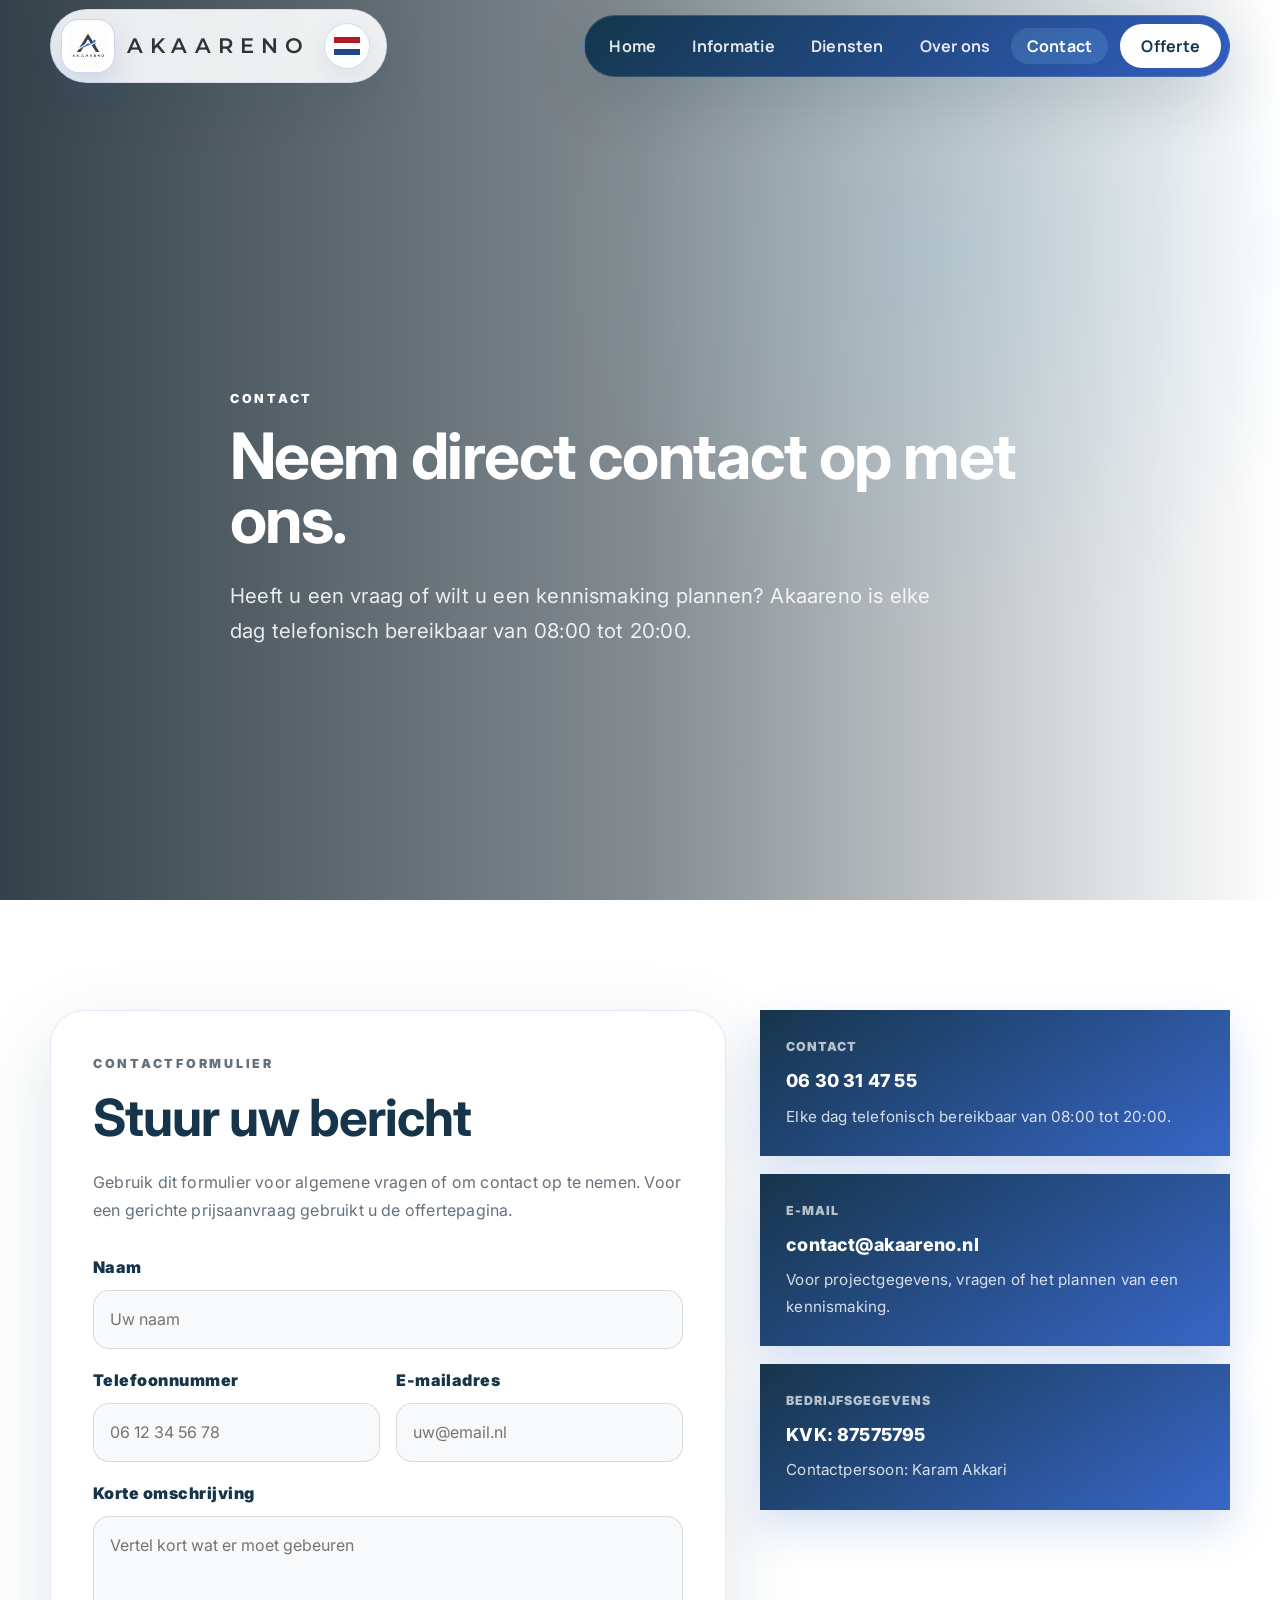
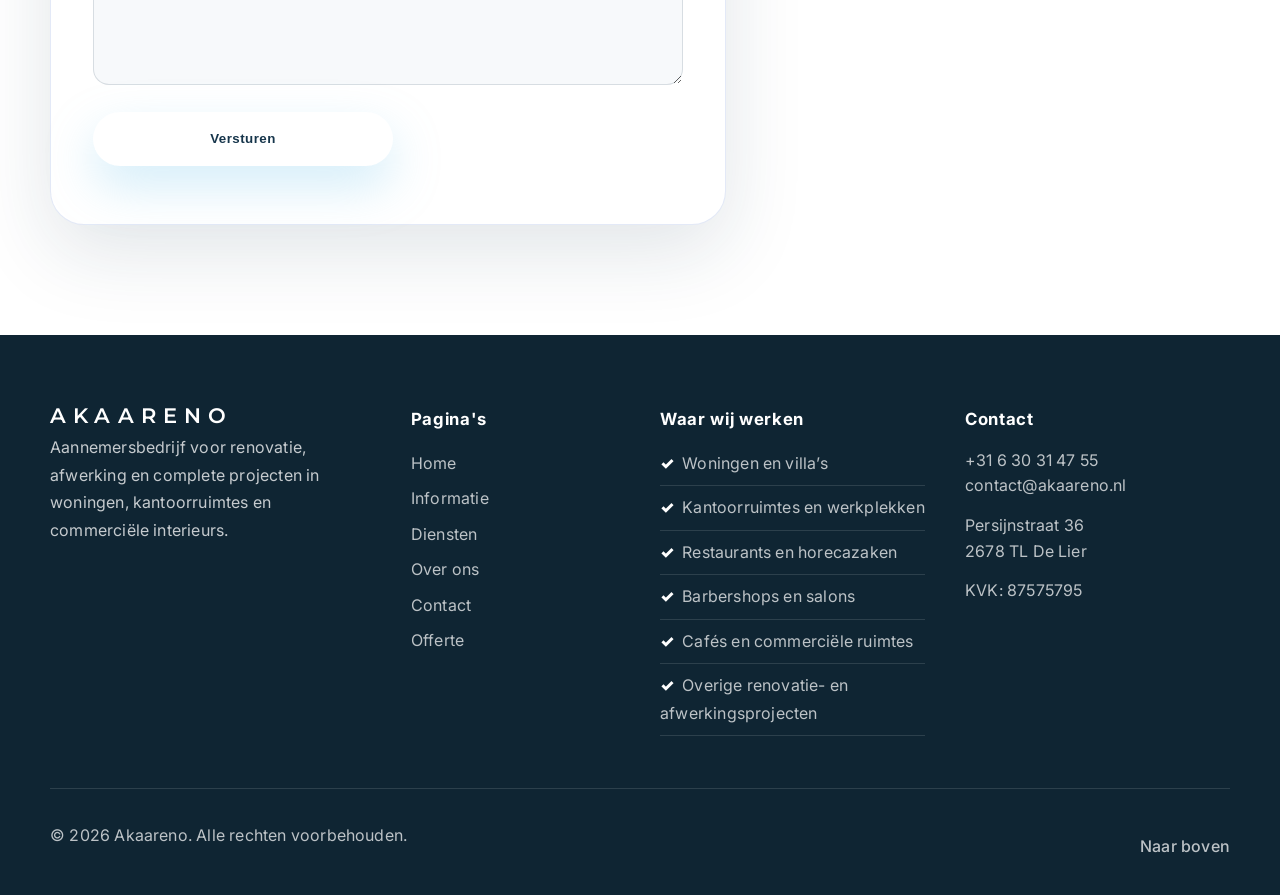
==== commit 1e0485e9: "Add files via upload" ====
--- a/contact.html
+++ b/contact.html
@@ -4,12 +4,12 @@
 <head>
 <meta charset="utf-8"/>
 <meta content="width=device-width, initial-scale=1.0" name="viewport"/>
-<meta content="Neem contact op met Akaareno voor renovatie, afwerking, kantoorruimtes, woningen en commerciële projecten. Bel 06 30 31 47 55 of stuur uw projectgegevens." name="description"/>
+<meta content="Neem contact op met Akaareno voor renovatie, afwerking en projectvragen. Bel 06 30 31 47 55 of stuur direct een bericht." name="description"/>
 <title>Contact | Akaareno aannemersbedrijf De Lier</title>
-<link rel="icon" href="favicon.ico" sizes="any"/>
-<link rel="icon" type="image/png" sizes="32x32" href="favicon-32.png"/>
-<link rel="icon" type="image/png" sizes="192x192" href="favicon-192.png"/>
-<link rel="apple-touch-icon" href="apple-touch-icon.png"/>
+<link href="favicon.ico" rel="icon" sizes="any"/>
+<link href="favicon-32.png" rel="icon" sizes="32x32" type="image/png"/>
+<link href="favicon-192.png" rel="icon" sizes="192x192" type="image/png"/>
+<link href="apple-touch-icon.png" rel="apple-touch-icon"/>
 <link href="https://fonts.googleapis.com" rel="preconnect"/>
 <link crossorigin="" href="https://fonts.gstatic.com" rel="preconnect"/>
 <script data-seo="akaareno" type="application/ld+json">{
@@ -30,7 +30,8 @@
   },
   "areaServed": [
     "Nederland",
-    "België"
+    "België",
+    "Duitsland"
   ],
   "openingHoursSpecification": [
     {
@@ -44,8 +45,8 @@
         "Saturday",
         "Sunday"
       ],
-      "opens": "10:00",
-      "closes": "22:00"
+      "opens": "08:00",
+      "closes": "20:00"
     }
   ],
   "serviceType": [
@@ -62,7 +63,7 @@
   ]
 }</script><link href="https://fonts.googleapis.com/css2?family=Inter:wght@400;500;600;700;800;900&amp;family=Marcellus&amp;family=Montserrat:wght@500;600;700&amp;family=Manrope:wght@500;600;700;800&amp;display=swap" rel="stylesheet"/>
 <link href="style.css" rel="stylesheet"/>
-<meta content="Akaareno, aannemersbedrijf De Lier, aannemer De Lier, aannemer Westland, renovatie De Lier, renovatie Westland, kantoorruimte renovatie, kantoor verbouwen, woning renovatie, restaurant verbouwing, barbershop verbouwing, kapsalon verbouwing, schilderwerk, vloerverwarming, loodgieterswerk, marmer afwerking, tuin renovatie, renovatie Nederland, renovatie België" name="keywords"/><meta content="index, follow" name="robots"/><link href="https://akaareno.com/contact.html" rel="canonical"/><meta content="Contact | Akaareno aannemersbedrijf De Lier" property="og:title"/><meta content="Neem contact op met Akaareno voor renovatie, afwerking, kantoorruimtes, woningen en commerciële projecten. Bel 06 30 31 47 55 of stuur uw projectgegevens." property="og:description"/><meta content="website" property="og:type"/><meta content="https://akaareno.com/contact.html" property="og:url"/><meta content="Akaareno" property="og:site_name"/><meta content="nl_NL" property="og:locale"/><meta content="summary" name="twitter:card"/><meta content="Contact | Akaareno aannemersbedrijf De Lier" name="twitter:title"/><meta content="Neem contact op met Akaareno voor renovatie, afwerking, kantoorruimtes, woningen en commerciële projecten. Bel 06 30 31 47 55 of stuur uw projectgegevens." name="twitter:description"/></head>
+<meta content="Akaareno, aannemersbedrijf De Lier, aannemer De Lier, aannemer Westland, renovatie De Lier, renovatie Westland, kantoorruimte renovatie, kantoor verbouwen, woning renovatie, restaurant verbouwing, barbershop verbouwing, kapsalon verbouwing, schilderwerk, vloerverwarming, loodgieterswerk, marmer afwerking, tuin renovatie, renovatie Nederland, renovatie België, renovatie Duitsland" name="keywords"/><meta content="index, follow" name="robots"/><link href="https://akaareno.com/contact.html" rel="canonical"/><meta content="Contact | Akaareno aannemersbedrijf De Lier" property="og:title"/><meta content="Neem contact op met Akaareno voor renovatie, afwerking en projectvragen. Bel 06 30 31 47 55 of stuur direct een bericht." property="og:description"/><meta content="website" property="og:type"/><meta content="https://akaareno.com/contact.html" property="og:url"/><meta content="Akaareno" property="og:site_name"/><meta content="nl_NL" property="og:locale"/><meta content="summary" name="twitter:card"/><meta content="Contact | Akaareno aannemersbedrijf De Lier" name="twitter:title"/><meta content="Neem contact op met Akaareno voor renovatie, afwerking en projectvragen. Bel 06 30 31 47 55 of stuur direct een bericht." name="twitter:description"/></head>
 <body id="top">
 <header class="site-header" id="top">
 <nav class="navbar container">
@@ -111,8 +112,8 @@
 </li>
 <li><a data-i18n="nav.diensten" href="diensten.html">Diensten</a></li>
 <li><a data-i18n="nav.overOns" href="over-ons.html">Over ons</a></li>
-<li>
-<a class="nav-cta active" data-i18n="nav.contact" href="contact.html">Contact</a>
+<li><a class="active" data-i18n="nav.contact" href="contact.html">Contact</a></li><li>
+<a class="nav-cta" data-i18n="nav.offerte" href="offerte.html">Offerte</a>
 </li>
 </ul>
 </nav>
@@ -122,28 +123,18 @@
 <div class="hero-overlay"></div>
 <div class="container page-hero-content reveal">
 <p class="eyebrow" data-i18n="contact.hero.eyebrow">Contact</p>
-<h1 data-i18n="contact.hero.title">
-            Leg uw project kort uit. Dan weten we meteen waar we over praten.
-          </h1>
-<p data-i18n="contact.hero.text">
-            Laat uw gegevens achter of bel direct. Akaareno is elke dag
-            telefonisch bereikbaar van 10:00 tot 22:00.
-          </p>
+<h1 data-i18n="contact.hero.title">Neem direct contact op met ons.</h1>
+<p data-i18n="contact.hero.text">Heeft u een vraag of wilt u een kennismaking plannen? Akaareno is elke dag telefonisch bereikbaar van 08:00 tot 20:00.</p>
 </div>
 </section>
 <section class="section container contact-layout">
 <div class="contact-panel reveal">
-<p class="eyebrow" data-i18n="contact.panel.eyebrow">
-            Aanvraagformulier
-          </p>
-<h2 data-i18n="contact.panel.title">Stuur uw projectgegevens</h2>
-<p data-i18n="contact.panel.text">
-            Vul het formulier in. Een kennismakingsgesprek is binnen 2 dagen
-            mogelijk.
-          </p>
+<p class="eyebrow" data-i18n="contact.panel.eyebrow">Contactformulier</p>
+<h2 data-i18n="contact.panel.title">Stuur uw bericht</h2>
+<p data-i18n="contact.panel.text">Gebruik dit formulier voor algemene vragen of om contact op te nemen. Voor een gerichte prijsaanvraag gebruikt u de offertepagina.</p>
 <form action="https://api.web3forms.com/submit" class="contact-form" id="contactForm" method="POST">
-<input name="access_key" type="hidden" value="3ea4f3e4-cdb8-4851-8d46-c8699de864b6"/>
-<input data-i18n-value="contact.subject" name="subject" type="hidden" value="Nieuwe aanvraag via Akaareno website"/>
+<input name="access_key" type="hidden" value="b1633a9e-07c7-4f43-8764-27dd958bc111"/>
+<input data-i18n-value="contact.subject" name="subject" type="hidden" value="Nieuw contactbericht via Akaareno website"/>
 <input name="from_name" type="hidden" value="Akaareno Contactformulier"/>
 <input autocomplete="off" class="hidden" name="botcheck" tabindex="-1" type="checkbox"/>
 <div class="form-row">
@@ -160,81 +151,11 @@
 <input data-i18n-placeholder="contact.form.email.placeholder" id="email" name="email" placeholder="uw@email.nl" required="" type="email"/>
 </div>
 </div>
-<div class="form-row two-fields">
-<div>
-<label data-i18n="contact.form.city.label" for="woonplaats">Woonplaats</label>
-<input data-i18n-placeholder="contact.form.city.placeholder" id="woonplaats" name="Woonplaats" placeholder="Bijvoorbeeld: Amsterdam" required="" type="text"/>
-</div>
-<div>
-<label data-i18n="contact.form.start.label" for="start">Gewenste start</label>
-<select id="start" name="Gewenste startdatum" required="">
-<option data-i18n="contact.form.start.prompt" value="">
-                    Kies een uitvoerdatum
-                  </option>
-<option data-i18n="contact.form.start.option2w" value="Vanaf 2 weken">
-                    Vanaf 2 weken
-                  </option>
-<option data-i18n="contact.form.start.option3w" value="Vanaf 3 weken">
-                    Vanaf 3 weken
-                  </option>
-<option data-i18n="contact.form.start.option4w" value="Vanaf 4 weken">
-                    Vanaf 4 weken
-                  </option>
-<option data-i18n="contact.form.start.optionUnknown" value="Nog niet bekend">
-                    Nog niet bekend
-                  </option>
-</select>
-</div>
-</div>
-<div class="form-row">
-<label data-i18n="contact.form.type.label" for="typeKlus">Type klus</label>
-<select id="typeKlus" name="Type klus" required="">
-<option data-i18n="contact.form.type.prompt" value="">
-                  Kies een type klus
-                </option>
-<option data-i18n="contact.form.type.optionComplete" value="Complete woning">
-                  Complete woning
-                </option>
-<option data-i18n="contact.form.type.optionDesign" value="Huisdesign">
-                  Huisdesign
-                </option>
-<option data-i18n="contact.form.type.optionOffice" value="Kantoorruimte">
-                  Kantoorruimte
-                </option>
-<option data-i18n="contact.form.type.optionMarble" value="Marmer">
-                  Marmer
-                </option>
-<option data-i18n="contact.form.type.optionGarden" value="Tuin">
-                  Tuin
-                </option>
-<option data-i18n="contact.form.type.optionPaint" value="Schilderwerk">
-                  Schilderwerk
-                </option>
-<option data-i18n="contact.form.type.optionRenovation" value="Renovatie">
-                  Renovatie
-                </option>
-<option data-i18n="contact.form.type.optionHeating" value="Vloerverwarming">
-                  Vloerverwarming
-                </option>
-<option data-i18n="contact.form.type.optionPlumbing" value="Loodgieterswerk">
-                  Loodgieterswerk
-                </option>
-<option data-i18n="contact.form.type.optionOther" value="Anders">
-                  Anders
-                </option>
-</select>
-</div>
-<div class="form-row other-job-field" id="otherJobField">
-<label data-i18n="contact.form.other.label" for="anders">Anders, namelijk</label>
-<input data-i18n-placeholder="contact.form.other.placeholder" id="anders" name="Anders namelijk" placeholder="Typ hier uw klus" type="text"/>
-</div>
 <div class="form-row">
 <label data-i18n="contact.form.message.label" for="bericht">Korte omschrijving</label>
-<textarea data-i18n-placeholder="contact.form.message.placeholder" id="bericht" name="Bericht" placeholder="Vertel kort wat er moet gebeuren" rows="5"></textarea>
-</div>
-<button class="btn btn-primary form-button" data-i18n="contact.form.submit" type="submit">
-              Versturen
-            </button>
+<textarea data-i18n-placeholder="contact.form.message.placeholder" id="bericht" name="Bericht" placeholder="Vertel kort wat er moet gebeuren" required="" rows="5"></textarea>
+</div>
+<button class="btn btn-primary form-button" data-i18n="contact.form.submit" type="submit">Versturen</button>
 <p class="form-message" id="formMessage" role="status"></p>
 </form>
 </div>
@@ -243,7 +164,7 @@
 <span data-i18n="contact.sidebar.contact.label">Contact</span>
 <a href="tel:+31630314755">06 30 31 47 55</a>
 <p data-i18n="contact.sidebar.contact.text">
-              Elke dag telefonisch bereikbaar van 10:00 tot 22:00.
+              Elke dag telefonisch bereikbaar van 08:00 tot 20:00.
             </p>
 </div>
 <div class="contact-box">
@@ -255,9 +176,9 @@
 </div>
 <div class="contact-box">
 <span data-i18n="contact.sidebar.company.label">Bedrijfsgegevens</span>
-<strong>KVK: 42072246</strong>
+<strong>KVK: 87575795</strong>
 <p data-i18n="contact.sidebar.company.text">
-              Contactpersoon: Omar Akkari
+              Contactpersoon: Karam Akkari
             </p>
 </div>
 </aside>
@@ -278,7 +199,7 @@
 <a data-i18n="nav.informatie" href="informatie.html">Informatie</a>
 <a data-i18n="nav.diensten" href="diensten.html">Diensten</a>
 <a data-i18n="nav.overOns" href="over-ons.html">Over ons</a>
-<a data-i18n="nav.contact" href="contact.html">Contact</a>
+<a data-i18n="nav.contact" href="contact.html">Contact</a><a data-i18n="nav.offerte" href="offerte.html">Offerte</a>
 </div>
 <div>
 <h4 data-i18n="footer.servicesHeading">Waar wij werken</h4>
@@ -305,7 +226,7 @@
 <span>2678 TL De Lier</span>
 </div>
 <div class="footer-contact-group">
-<span>KVK: 42072246</span>
+<span>KVK: 87575795</span>
 </div>
 </div>
 </div>
--- a/style.css
+++ b/style.css
@@ -2,7 +2,7 @@
   --white: #ffffff;
   --paper: #f7f9fb;
   --soft-blue: #e5f5ff;
-  --sky: #7fc9ed;
+  --sky: #ffffff;
   --blue: #3867c8;
   --deep-blue: #16354b;
   --ink: #1e2931;
@@ -354,14 +354,15 @@
 
 .trust-grid {
   display: grid;
-  grid-template-columns: repeat(4, 1fr);
+  grid-template-columns: repeat(3, 1fr);
   gap: 1px;
   background: var(--grey);
 }
 
 .trust-grid div {
   background: var(--white);
-  padding: 30px 26px;
+  padding: 30px 20px;
+  text-align: center;
 }
 
 .trust-grid strong {
@@ -818,11 +819,8 @@
 }
 
 .contact-box::before {
-  content: "";
-  position: absolute;
-  inset: 0 auto 0 0;
-  width: 4px;
-  background: var(--sky);
+  display: none !important;
+  content: none !important;
 }
 
 .contact-box:hover {
@@ -1346,7 +1344,6 @@
   color: #ffffff !important;
 }
 
-
 /* Footer brand visibility fix */
 .footer .footer-logo,
 footer .footer-logo {
@@ -1358,7 +1355,6 @@
 footer .footer-logo:hover {
   color: #ffffff !important;
 }
-
 
 /* Work locations section on services page */
 .work-locations-section {
@@ -1428,7 +1424,6 @@
   color: #ffffff !important;
   opacity: 1 !important;
 }
-
 
 /* Last requested refinements */
 .section-heading .eyebrow[data-i18n="about.special.eyebrow"] {
@@ -1514,7 +1509,10 @@
   opacity: 0;
   visibility: hidden;
   pointer-events: none;
-  transition: opacity 220ms ease, transform 220ms ease, visibility 220ms ease;
+  transition:
+    opacity 220ms ease,
+    transform 220ms ease,
+    visibility 220ms ease;
 }
 
 .language-menu.open {
@@ -1539,7 +1537,10 @@
   font-weight: 800;
   text-align: left;
   cursor: pointer;
-  transition: background 200ms ease, color 200ms ease, transform 200ms ease;
+  transition:
+    background 200ms ease,
+    color 200ms ease,
+    transform 200ms ease;
 }
 
 .language-option:hover,
@@ -1620,7 +1621,6 @@
   gap: 4px;
 }
 
-
 /* Final cleanup: remove separator lines in the trust strip and keep the updated logo clean */
 .trust-grid {
   gap: 0 !important;
@@ -1640,3 +1640,363 @@
   padding: 4px !important;
   background: #ffffff !important;
 }
+
+/* Final cleanup: remove the light-blue vertical lines from contact information boxes only */
+.contact-sidebar .contact-box {
+  border-left: 0 !important;
+}
+
+.contact-sidebar .contact-box::before,
+.contact-sidebar .contact-box::after {
+  display: none !important;
+  content: none !important;
+  width: 0 !important;
+  background: transparent !important;
+}
+
+/* Update 2: remove light-blue strips from contact boxes */
+.contact-sidebar .contact-box {
+  border-left: 0 !important;
+}
+
+.contact-sidebar .contact-box::before,
+.contact-sidebar .contact-box::after {
+  display: none !important;
+  content: none !important;
+  width: 0 !important;
+  background: transparent !important;
+}
+
+/* Keep the navigation tidy after adding the quote page */
+.nav-links {
+  gap: 22px;
+}
+
+@media (max-width: 1100px) {
+  .nav-links {
+    gap: 16px;
+  }
+}
+
+/* Update 3: premium split navigation + swapped Contact/Offerte order */
+.site-header {
+  background: rgba(248, 251, 253, 0.9) !important;
+  border-bottom: 1px solid rgba(22, 53, 75, 0.08) !important;
+}
+
+.navbar {
+  min-height: 92px !important;
+  gap: 28px !important;
+}
+
+.nav-start {
+  padding: 9px 16px 9px 10px !important;
+  border-radius: 999px !important;
+  background: rgba(255, 255, 255, 0.84) !important;
+  border: 1px solid rgba(56, 103, 200, 0.12) !important;
+  box-shadow: 0 18px 55px rgba(22, 53, 75, 0.09) !important;
+  backdrop-filter: blur(16px) !important;
+}
+
+.nav-links {
+  padding: 8px !important;
+  border-radius: 999px !important;
+  background: linear-gradient(135deg, #14364b, #315ec0) !important;
+  border: 1px solid rgba(255, 255, 255, 0.14) !important;
+  box-shadow: 0 22px 60px rgba(22, 53, 75, 0.16) !important;
+  gap: 4px !important;
+}
+
+.nav-links li {
+  display: inline-flex !important;
+  align-items: center !important;
+}
+
+.nav-links a {
+  color: rgba(255, 255, 255, 0.86) !important;
+  padding: 10px 16px !important;
+  border-radius: 999px !important;
+  line-height: 1 !important;
+}
+
+.nav-links a:hover,
+.nav-links a.active:not(.nav-cta) {
+  color: #ffffff !important;
+  background: rgba(127, 201, 237, 0.18) !important;
+}
+
+.nav-links .nav-cta,
+.nav-links a.nav-cta {
+  margin-left: 8px !important;
+  background: var(--sky) !important;
+  color: var(--deep-blue) !important;
+  box-shadow: none !important;
+  padding: 13px 20px !important;
+}
+
+.nav-links .nav-cta:hover,
+.nav-links a.nav-cta:hover,
+.nav-links .nav-cta.active,
+.nav-links a.nav-cta.active {
+  background: #ffffff !important;
+  color: var(--deep-blue) !important;
+}
+
+html[dir="rtl"] .nav-links .nav-cta,
+html[dir="rtl"] .nav-links a.nav-cta {
+  margin-left: 0 !important;
+  margin-right: 8px !important;
+}
+
+@media (max-width: 980px) {
+  .navbar {
+    min-height: 82px !important;
+  }
+
+  .nav-start {
+    padding: 0 !important;
+    border: 0 !important;
+    box-shadow: none !important;
+    background: transparent !important;
+    backdrop-filter: none !important;
+  }
+
+  .nav-links {
+    top: 82px !important;
+    padding: 18px !important;
+    border-radius: 22px !important;
+    background: rgba(255, 255, 255, 0.98) !important;
+    border: 1px solid rgba(56, 103, 200, 0.16) !important;
+    box-shadow: var(--shadow) !important;
+    gap: 8px !important;
+  }
+
+  .nav-links li {
+    display: block !important;
+  }
+
+  .nav-links a {
+    color: var(--deep-blue) !important;
+    padding: 13px 14px !important;
+    border-radius: 14px !important;
+  }
+
+  .nav-links a:hover,
+  .nav-links a.active:not(.nav-cta) {
+    color: var(--blue) !important;
+    background: rgba(127, 201, 237, 0.16) !important;
+  }
+
+  .nav-links .nav-cta,
+  .nav-links a.nav-cta {
+    margin-left: 0 !important;
+    margin-right: 0 !important;
+    background: var(--deep-blue) !important;
+    color: #ffffff !important;
+    text-align: center !important;
+  }
+
+  .nav-links .nav-cta:hover,
+  .nav-links a.nav-cta:hover,
+  .nav-links .nav-cta.active,
+  .nav-links a.nav-cta.active {
+    background: var(--blue) !important;
+    color: #ffffff !important;
+  }
+}
+
+@media (max-width: 480px) {
+  .navbar {
+    gap: 10px !important;
+  }
+
+  .logo-text {
+    letter-spacing: 0.18em !important;
+  }
+}
+
+/* Final nav refinement: remove the colored desktop navbar pill background */
+@media (min-width: 981px) {
+  .nav-links {
+    background: transparent !important;
+    border: 0 !important;
+    box-shadow: none !important;
+    padding: 0 !important;
+    gap: 18px !important;
+  }
+
+  .nav-links a {
+    color: #27313a !important;
+    background: transparent !important;
+    padding: 10px 12px !important;
+  }
+
+  .nav-links a:hover,
+  .nav-links a.active:not(.nav-cta) {
+    color: #3367d6 !important;
+    background: rgba(127, 201, 237, 0.16) !important;
+  }
+
+  .nav-links .nav-cta,
+  .nav-links a.nav-cta {
+    background: #ffffff !important;
+    color: var(--deep-blue) !important;
+    border: 1px solid rgba(56, 103, 200, 0.22) !important;
+    box-shadow: 0 12px 35px rgba(22, 53, 75, 0.09) !important;
+    margin-left: 4px !important;
+  }
+
+  .nav-links .nav-cta:hover,
+  .nav-links a.nav-cta:hover,
+  .nav-links .nav-cta.active,
+  .nav-links a.nav-cta.active {
+    background: var(--deep-blue) !important;
+    color: #ffffff !important;
+  }
+}
+
+/* Final requested fixes: transparent header area, keep actual nav pills, clean services grid */
+@media (min-width: 981px) {
+  .site-header {
+    background: transparent !important;
+    border-bottom: 0 !important;
+    box-shadow: none !important;
+    backdrop-filter: none !important;
+  }
+
+  .nav-start {
+    background: rgba(255, 255, 255, 0.9) !important;
+    border: 1px solid rgba(56, 103, 200, 0.12) !important;
+    box-shadow: 0 18px 55px rgba(22, 53, 75, 0.09) !important;
+    backdrop-filter: blur(16px) !important;
+  }
+
+  .nav-links {
+    padding: 8px !important;
+    border-radius: 999px !important;
+    background: linear-gradient(135deg, #14364b, #315ec0) !important;
+    border: 1px solid rgba(255, 255, 255, 0.14) !important;
+    box-shadow: 0 22px 60px rgba(22, 53, 75, 0.16) !important;
+    gap: 4px !important;
+  }
+
+  .nav-links a {
+    color: rgba(255, 255, 255, 0.88) !important;
+    background: transparent !important;
+    padding: 10px 16px !important;
+    border-radius: 999px !important;
+  }
+
+  .nav-links a:hover,
+  .nav-links a.active:not(.nav-cta) {
+    color: #ffffff !important;
+    background: rgba(127, 201, 237, 0.18) !important;
+  }
+
+  .nav-links .nav-cta,
+  .nav-links a.nav-cta {
+    margin-left: 8px !important;
+    background: #ffffff !important;
+    color: var(--deep-blue) !important;
+    border: 1px solid rgba(255, 255, 255, 0.34) !important;
+    box-shadow: none !important;
+    padding: 13px 20px !important;
+  }
+
+  .nav-links .nav-cta:hover,
+  .nav-links a.nav-cta:hover,
+  .nav-links .nav-cta.active,
+  .nav-links a.nav-cta.active {
+    background: var(--sky) !important;
+    color: var(--deep-blue) !important;
+  }
+}
+
+.service-detail-grid {
+  align-items: start !important;
+}
+
+.service-detail-grid .detail-card {
+  height: auto !important;
+}
+
+.service-detail-grid .detail-card:not(.wide-card) {
+  display: flex !important;
+  flex-direction: column !important;
+}
+
+.service-detail-grid .detail-card:not(.wide-card) img {
+  height: 250px !important;
+  min-height: 0 !important;
+}
+
+.service-detail-grid .compact-detail-card div {
+  padding: 26px 30px !important;
+}
+
+.service-detail-grid .wide-card {
+  grid-column: 1 / -1 !important;
+  display: grid !important;
+  grid-template-columns: 0.9fr 1.1fr !important;
+  align-items: stretch !important;
+}
+
+.service-detail-grid .wide-card img {
+  width: 100% !important;
+  height: 100% !important;
+  min-height: 340px !important;
+  object-fit: cover !important;
+}
+
+.service-detail-grid .commercial-wide-card {
+  margin-top: 0 !important;
+}
+
+.service-detail-grid .commercial-wide-card div {
+  padding: 42px 46px !important;
+}
+
+.service-detail-grid .commercial-wide-card h2 {
+  max-width: 720px !important;
+}
+
+.service-detail-grid .commercial-wide-card p {
+  max-width: 760px !important;
+}
+
+@media (max-width: 980px) {
+  .service-detail-grid .wide-card {
+    grid-template-columns: 1fr !important;
+  }
+
+  .service-detail-grid .wide-card img,
+  .service-detail-grid .detail-card:not(.wide-card) img {
+    height: 260px !important;
+    min-height: 0 !important;
+  }
+}
+
+@media (max-width: 560px) {
+  .service-detail-grid .detail-card div,
+  .service-detail-grid .compact-detail-card div,
+  .service-detail-grid .commercial-wide-card div {
+    padding: 24px !important;
+  }
+
+  .service-detail-grid .wide-card img,
+  .service-detail-grid .detail-card:not(.wide-card) img {
+    height: 220px !important;
+  }
+}
+
+
+/* Center the trust stats more cleanly under the hero */
+.trust-strip .trust-grid {
+  width: min(980px, calc(100% - 40px));
+  margin: 0 auto;
+}
+
+.trust-strip .trust-grid span {
+  display: block;
+  margin-top: 8px;
+}
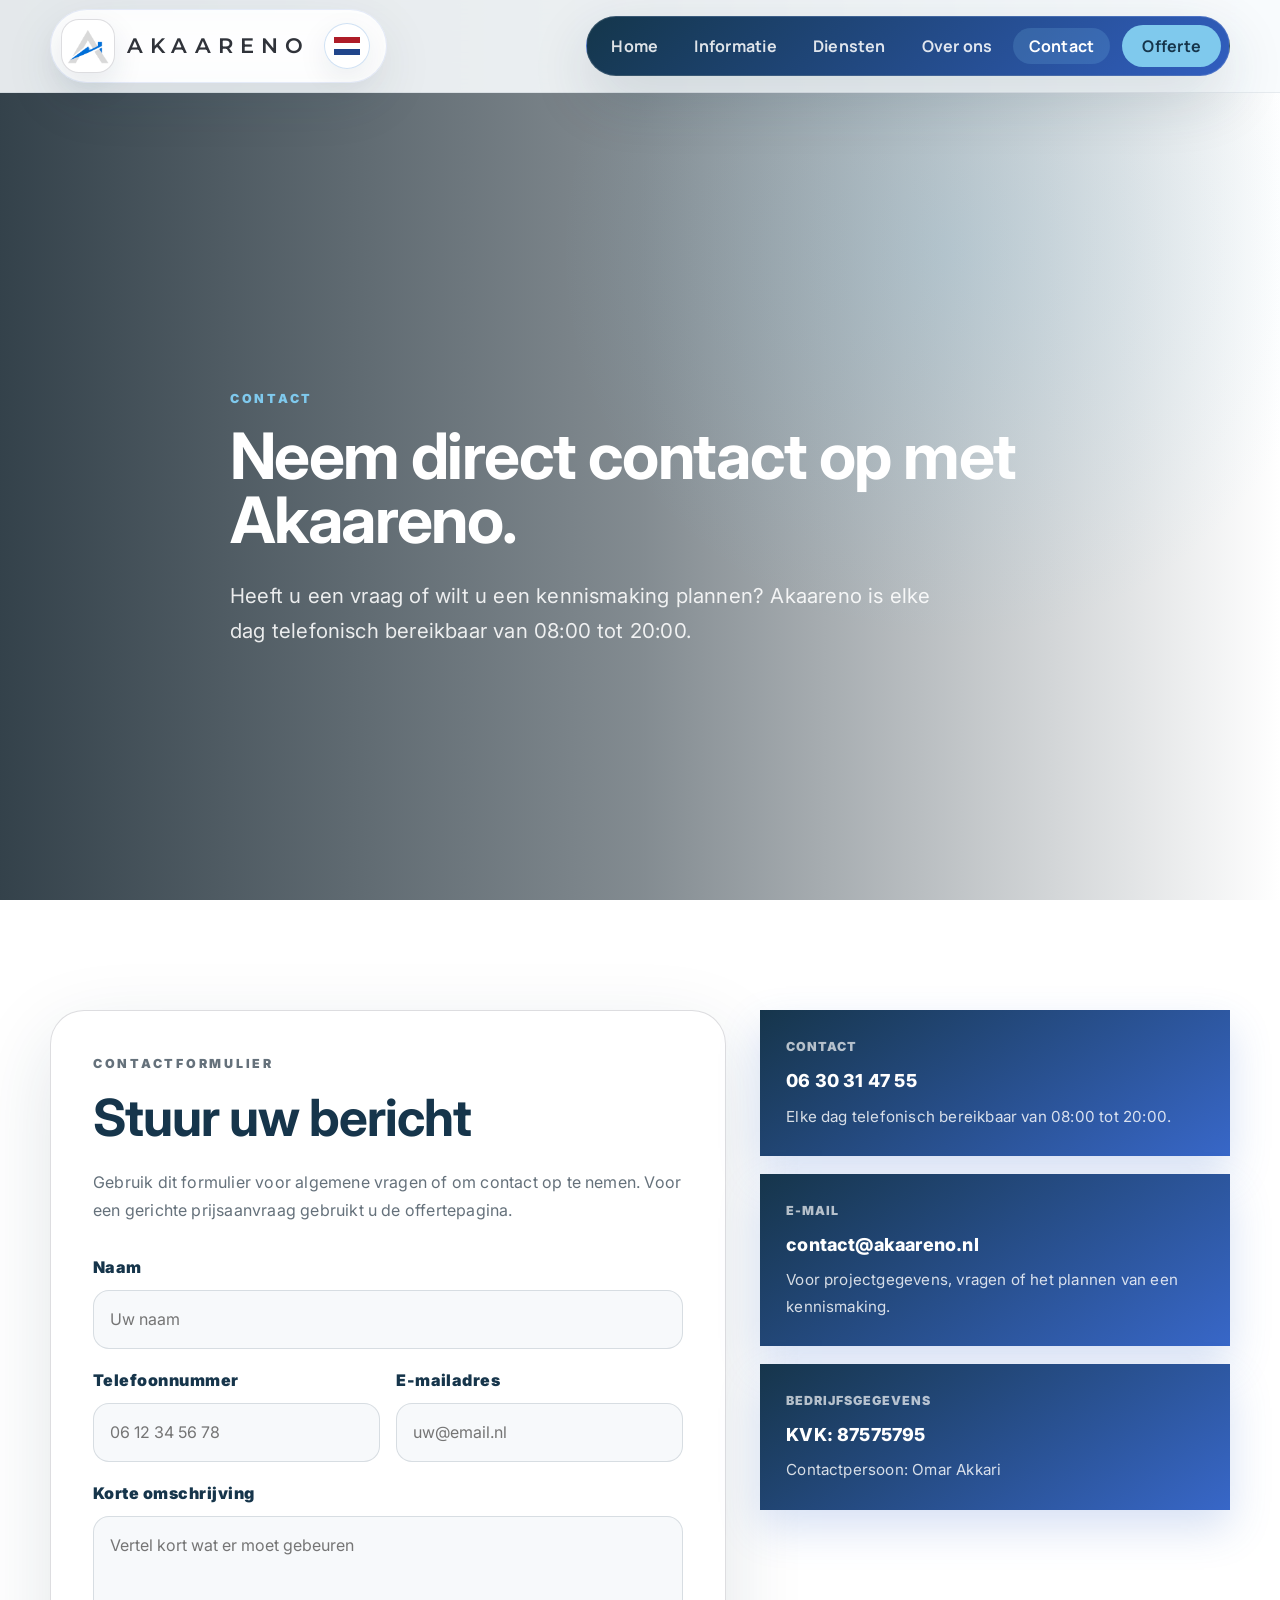
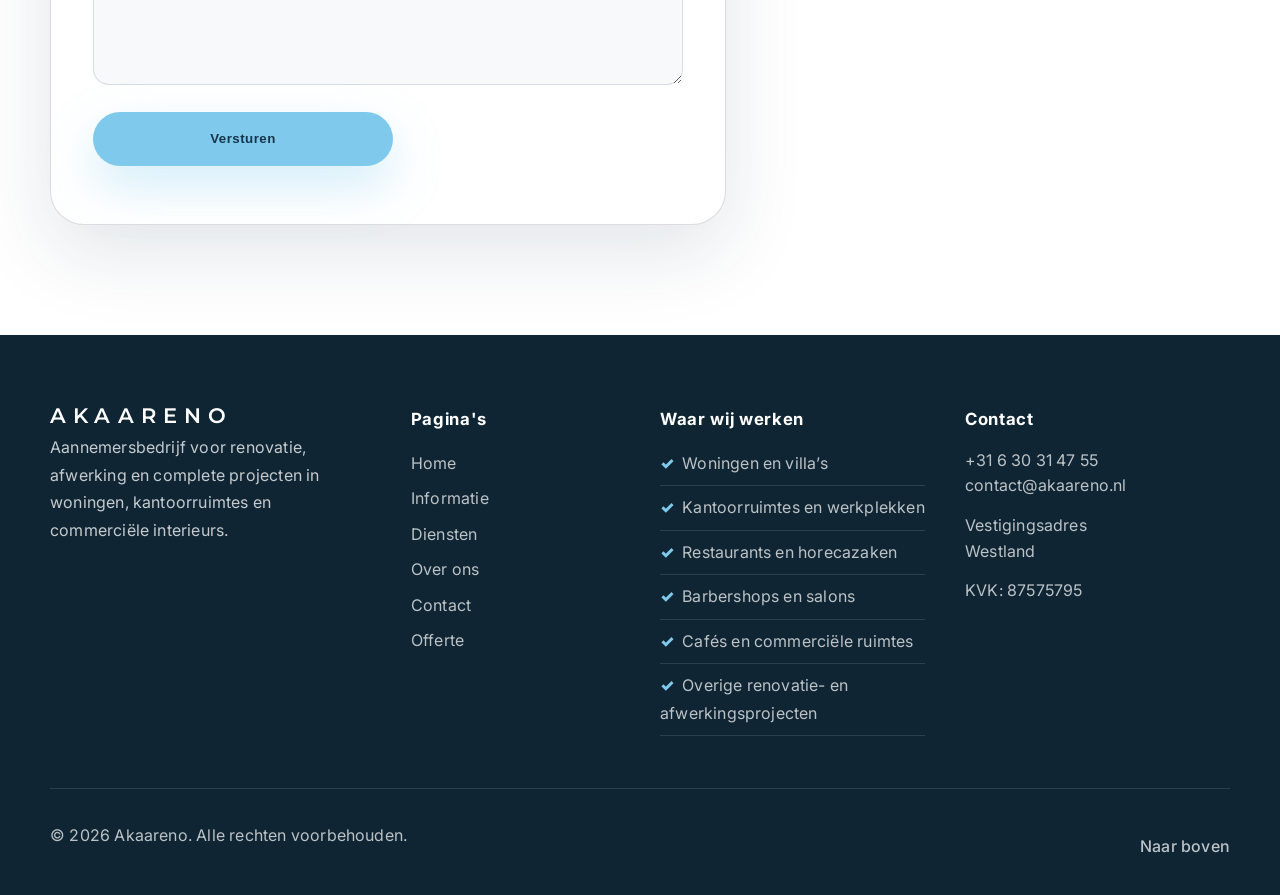
==== commit 52e65d36: "Add files via upload" ====
--- a/contact.html
+++ b/contact.html
@@ -23,9 +23,9 @@
   "email": "contact@akaareno.nl",
   "address": {
     "@type": "PostalAddress",
-    "streetAddress": "Persijnstraat 36",
-    "postalCode": "2678 TL",
-    "addressLocality": "De Lier",
+    "streetAddress": "Westland",
+    "postalCode": "",
+    "addressLocality": "Westland",
     "addressCountry": "NL"
   },
   "areaServed": [
@@ -70,7 +70,7 @@
 <div class="nav-start">
 <a aria-label="Akaareno homepage" class="logo" href="index.html">
 <div class="logo-mark">
-<img alt="Akaareno logo" src="Akaareno_Whit_BKG.png"/>
+<img alt="Akaareno logo" src="akaareno-logo.png"/>
 </div>
 <span class="logo-text">AKAARENO</span>
 </a>
@@ -123,7 +123,7 @@
 <div class="hero-overlay"></div>
 <div class="container page-hero-content reveal">
 <p class="eyebrow" data-i18n="contact.hero.eyebrow">Contact</p>
-<h1 data-i18n="contact.hero.title">Neem direct contact op met ons.</h1>
+<h1 data-i18n="contact.hero.title">Neem direct contact op met Akaareno.</h1>
 <p data-i18n="contact.hero.text">Heeft u een vraag of wilt u een kennismaking plannen? Akaareno is elke dag telefonisch bereikbaar van 08:00 tot 20:00.</p>
 </div>
 </section>
@@ -178,7 +178,7 @@
 <span data-i18n="contact.sidebar.company.label">Bedrijfsgegevens</span>
 <strong>KVK: 87575795</strong>
 <p data-i18n="contact.sidebar.company.text">
-              Contactpersoon: Karam Akkari
+              Contactpersoon: Omar Akkari
             </p>
 </div>
 </aside>
@@ -222,8 +222,8 @@
 <a href="mailto:contact@akaareno.nl">contact@akaareno.nl</a>
 </div>
 <div class="footer-contact-group">
-<span>Persijnstraat 36</span>
-<span>2678 TL De Lier</span>
+<span>Vestigingsadres</span>
+<span>Westland</span>
 </div>
 <div class="footer-contact-group">
 <span>KVK: 87575795</span>
--- a/style.css
+++ b/style.css
@@ -2,13 +2,13 @@
   --white: #ffffff;
   --paper: #f7f9fb;
   --soft-blue: #e5f5ff;
-  --sky: #ffffff;
+  --sky: #7fc9ed;
   --blue: #3867c8;
   --deep-blue: #16354b;
   --ink: #1e2931;
   --muted: #65717b;
-  --line: rgba(22, 53, 75, 0.12);
-  --grey: #eef2f5;
+  --line: rgba(220, 220, 223, 0.85);
+  --grey: #DCDCDF;
   --shadow: 0 26px 80px rgba(22, 53, 75, 0.13);
   --radius: 24px;
   --transition: 240ms ease;
@@ -81,10 +81,10 @@
   display: inline-flex;
   align-items: center;
   justify-content: center;
-  border: 1px solid rgba(56, 103, 200, 0.2);
+  border: 1px solid rgba(220, 220, 223, 0.95);
   border-radius: 18px;
-  background: #eef5fb;
-  box-shadow: 0 12px 30px rgba(56, 103, 200, 0.18);
+  background: #ffffff;
+  box-shadow: 0 12px 30px rgba(22, 53, 75, 0.10);
   flex-shrink: 0;
   overflow: hidden;
 }
@@ -93,8 +93,8 @@
   width: 100%;
   height: 100%;
   object-fit: contain;
-  padding: 4px;
-  background: #ffffff;
+  padding: 5px;
+  background: transparent;
   display: block;
 }
 
@@ -354,15 +354,14 @@
 
 .trust-grid {
   display: grid;
-  grid-template-columns: repeat(3, 1fr);
+  grid-template-columns: repeat(4, 1fr);
   gap: 1px;
   background: var(--grey);
 }
 
 .trust-grid div {
   background: var(--white);
-  padding: 30px 20px;
-  text-align: center;
+  padding: 30px 26px;
 }
 
 .trust-grid strong {
@@ -1344,6 +1343,7 @@
   color: #ffffff !important;
 }
 
+
 /* Footer brand visibility fix */
 .footer .footer-logo,
 footer .footer-logo {
@@ -1355,6 +1355,7 @@
 footer .footer-logo:hover {
   color: #ffffff !important;
 }
+
 
 /* Work locations section on services page */
 .work-locations-section {
@@ -1424,6 +1425,7 @@
   color: #ffffff !important;
   opacity: 1 !important;
 }
+
 
 /* Last requested refinements */
 .section-heading .eyebrow[data-i18n="about.special.eyebrow"] {
@@ -1509,10 +1511,7 @@
   opacity: 0;
   visibility: hidden;
   pointer-events: none;
-  transition:
-    opacity 220ms ease,
-    transform 220ms ease,
-    visibility 220ms ease;
+  transition: opacity 220ms ease, transform 220ms ease, visibility 220ms ease;
 }
 
 .language-menu.open {
@@ -1537,10 +1536,7 @@
   font-weight: 800;
   text-align: left;
   cursor: pointer;
-  transition:
-    background 200ms ease,
-    color 200ms ease,
-    transform 200ms ease;
+  transition: background 200ms ease, color 200ms ease, transform 200ms ease;
 }
 
 .language-option:hover,
@@ -1621,6 +1617,7 @@
   gap: 4px;
 }
 
+
 /* Final cleanup: remove separator lines in the trust strip and keep the updated logo clean */
 .trust-grid {
   gap: 0 !important;
@@ -1640,6 +1637,7 @@
   padding: 4px !important;
   background: #ffffff !important;
 }
+
 
 /* Final cleanup: remove the light-blue vertical lines from contact information boxes only */
 .contact-sidebar .contact-box {
@@ -1653,6 +1651,7 @@
   width: 0 !important;
   background: transparent !important;
 }
+
 
 /* Update 2: remove light-blue strips from contact boxes */
 .contact-sidebar .contact-box {
@@ -1815,188 +1814,24 @@
   }
 }
 
-/* Final nav refinement: remove the colored desktop navbar pill background */
-@media (min-width: 981px) {
-  .nav-links {
-    background: transparent !important;
-    border: 0 !important;
-    box-shadow: none !important;
-    padding: 0 !important;
-    gap: 18px !important;
-  }
-
-  .nav-links a {
-    color: #27313a !important;
-    background: transparent !important;
-    padding: 10px 12px !important;
-  }
-
-  .nav-links a:hover,
-  .nav-links a.active:not(.nav-cta) {
-    color: #3367d6 !important;
-    background: rgba(127, 201, 237, 0.16) !important;
-  }
-
-  .nav-links .nav-cta,
-  .nav-links a.nav-cta {
-    background: #ffffff !important;
-    color: var(--deep-blue) !important;
-    border: 1px solid rgba(56, 103, 200, 0.22) !important;
-    box-shadow: 0 12px 35px rgba(22, 53, 75, 0.09) !important;
-    margin-left: 4px !important;
-  }
-
-  .nav-links .nav-cta:hover,
-  .nav-links a.nav-cta:hover,
-  .nav-links .nav-cta.active,
-  .nav-links a.nav-cta.active {
-    background: var(--deep-blue) !important;
-    color: #ffffff !important;
-  }
-}
-
-/* Final requested fixes: transparent header area, keep actual nav pills, clean services grid */
-@media (min-width: 981px) {
-  .site-header {
-    background: transparent !important;
-    border-bottom: 0 !important;
-    box-shadow: none !important;
-    backdrop-filter: none !important;
-  }
-
-  .nav-start {
-    background: rgba(255, 255, 255, 0.9) !important;
-    border: 1px solid rgba(56, 103, 200, 0.12) !important;
-    box-shadow: 0 18px 55px rgba(22, 53, 75, 0.09) !important;
-    backdrop-filter: blur(16px) !important;
-  }
-
-  .nav-links {
-    padding: 8px !important;
-    border-radius: 999px !important;
-    background: linear-gradient(135deg, #14364b, #315ec0) !important;
-    border: 1px solid rgba(255, 255, 255, 0.14) !important;
-    box-shadow: 0 22px 60px rgba(22, 53, 75, 0.16) !important;
-    gap: 4px !important;
-  }
-
-  .nav-links a {
-    color: rgba(255, 255, 255, 0.88) !important;
-    background: transparent !important;
-    padding: 10px 16px !important;
-    border-radius: 999px !important;
-  }
-
-  .nav-links a:hover,
-  .nav-links a.active:not(.nav-cta) {
-    color: #ffffff !important;
-    background: rgba(127, 201, 237, 0.18) !important;
-  }
-
-  .nav-links .nav-cta,
-  .nav-links a.nav-cta {
-    margin-left: 8px !important;
-    background: #ffffff !important;
-    color: var(--deep-blue) !important;
-    border: 1px solid rgba(255, 255, 255, 0.34) !important;
-    box-shadow: none !important;
-    padding: 13px 20px !important;
-  }
-
-  .nav-links .nav-cta:hover,
-  .nav-links a.nav-cta:hover,
-  .nav-links .nav-cta.active,
-  .nav-links a.nav-cta.active {
-    background: var(--sky) !important;
-    color: var(--deep-blue) !important;
-  }
-}
-
-.service-detail-grid {
-  align-items: start !important;
-}
-
-.service-detail-grid .detail-card {
-  height: auto !important;
-}
-
-.service-detail-grid .detail-card:not(.wide-card) {
-  display: flex !important;
-  flex-direction: column !important;
-}
-
-.service-detail-grid .detail-card:not(.wide-card) img {
-  height: 250px !important;
-  min-height: 0 !important;
-}
-
-.service-detail-grid .compact-detail-card div {
-  padding: 26px 30px !important;
-}
-
-.service-detail-grid .wide-card {
-  grid-column: 1 / -1 !important;
-  display: grid !important;
-  grid-template-columns: 0.9fr 1.1fr !important;
-  align-items: stretch !important;
-}
-
-.service-detail-grid .wide-card img {
-  width: 100% !important;
-  height: 100% !important;
-  min-height: 340px !important;
-  object-fit: cover !important;
-}
-
-.service-detail-grid .commercial-wide-card {
-  margin-top: 0 !important;
-}
-
-.service-detail-grid .commercial-wide-card div {
-  padding: 42px 46px !important;
-}
-
-.service-detail-grid .commercial-wide-card h2 {
-  max-width: 720px !important;
-}
-
-.service-detail-grid .commercial-wide-card p {
-  max-width: 760px !important;
-}
-
-@media (max-width: 980px) {
-  .service-detail-grid .wide-card {
-    grid-template-columns: 1fr !important;
-  }
-
-  .service-detail-grid .wide-card img,
-  .service-detail-grid .detail-card:not(.wide-card) img {
-    height: 260px !important;
-    min-height: 0 !important;
-  }
-}
-
-@media (max-width: 560px) {
-  .service-detail-grid .detail-card div,
-  .service-detail-grid .compact-detail-card div,
-  .service-detail-grid .commercial-wide-card div {
-    padding: 24px !important;
-  }
-
-  .service-detail-grid .wide-card img,
-  .service-detail-grid .detail-card:not(.wide-card) img {
-    height: 220px !important;
-  }
-}
-
-
-/* Center the trust stats more cleanly under the hero */
-.trust-strip .trust-grid {
-  width: min(980px, calc(100% - 40px));
-  margin: 0 auto;
-}
-
-.trust-strip .trust-grid span {
-  display: block;
-  margin-top: 8px;
-}
+
+/* Final logo/color update */
+.logo-mark {
+  border-color: rgba(220, 220, 223, 0.95) !important;
+  background: #ffffff !important;
+  box-shadow: 0 12px 30px rgba(22, 53, 75, 0.10) !important;
+}
+.logo-mark img {
+  object-fit: contain !important;
+  padding: 5px !important;
+  background: transparent !important;
+}
+.info-list-grid div,
+.service-card,
+.process-card,
+.contact-person-card,
+.contact-panel,
+.detail-card,
+.work-location-card {
+  border-color: rgba(220, 220, 223, 0.95) !important;
+}
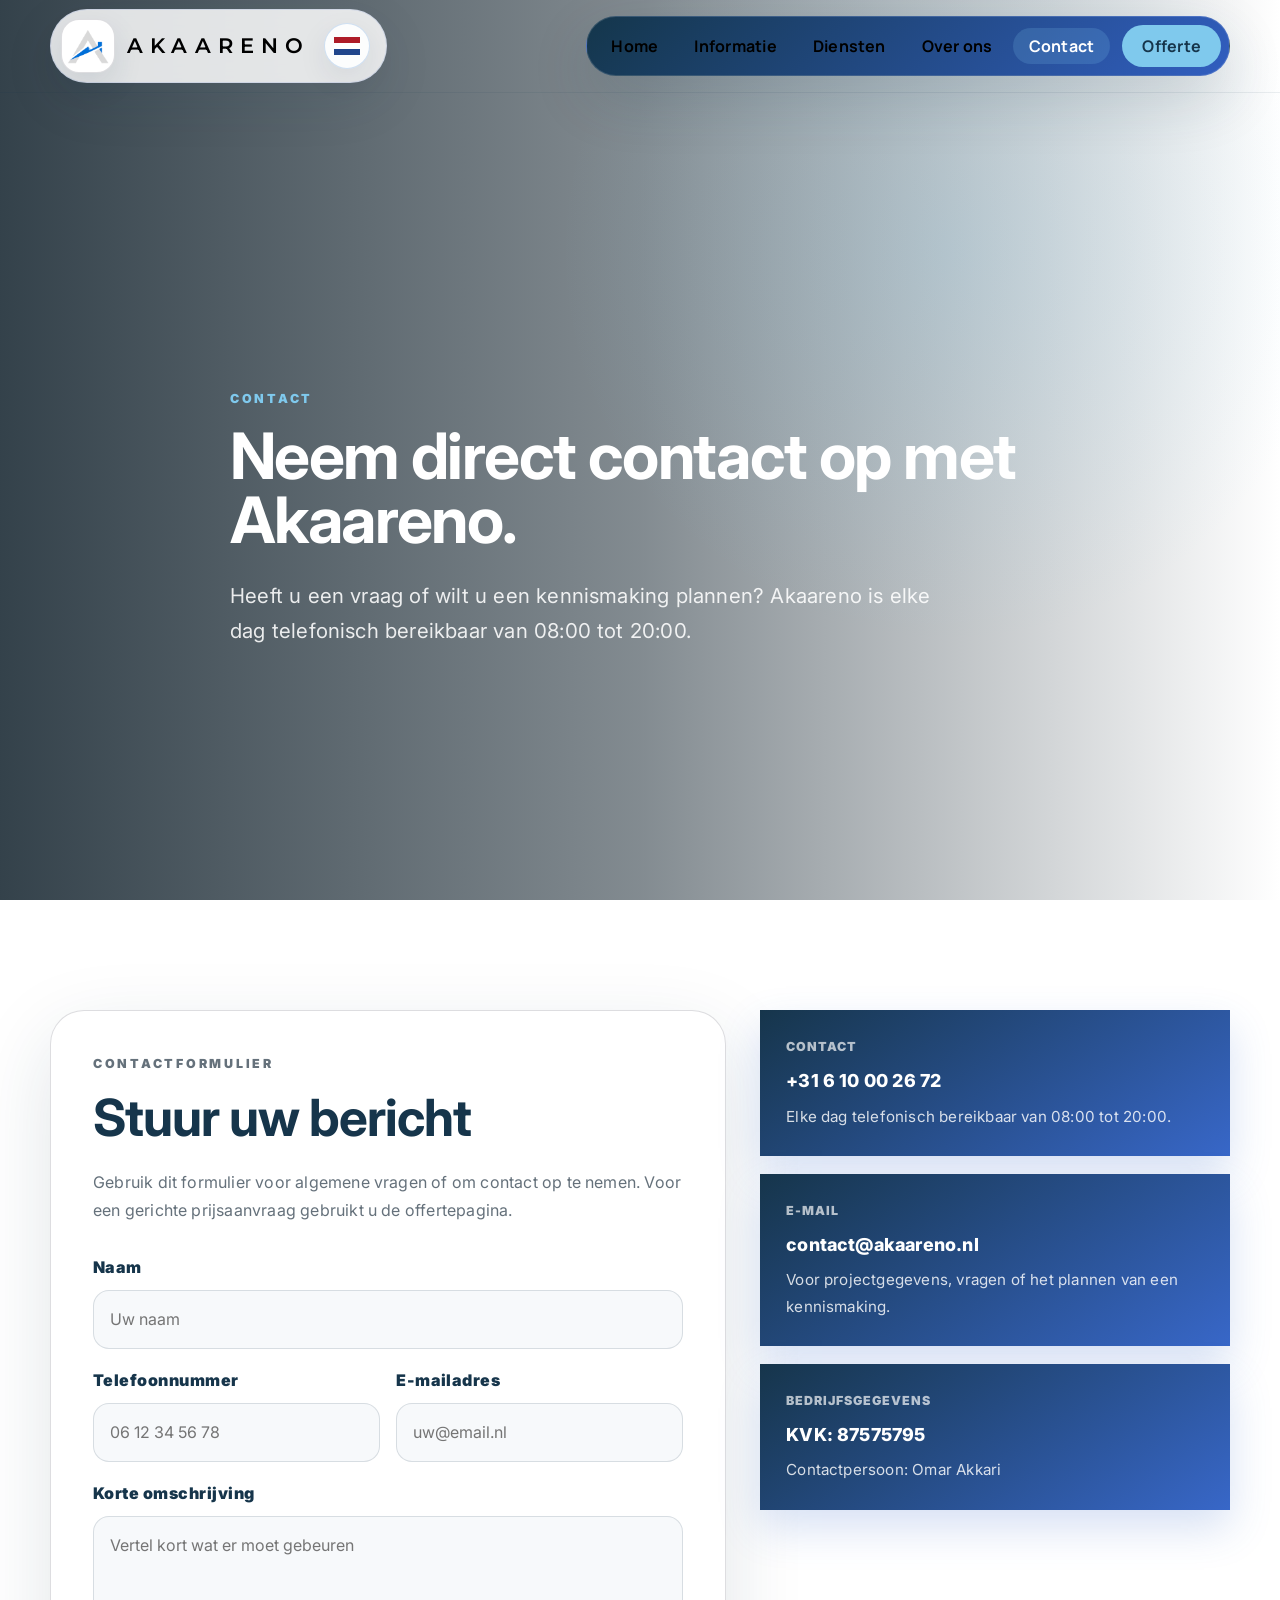
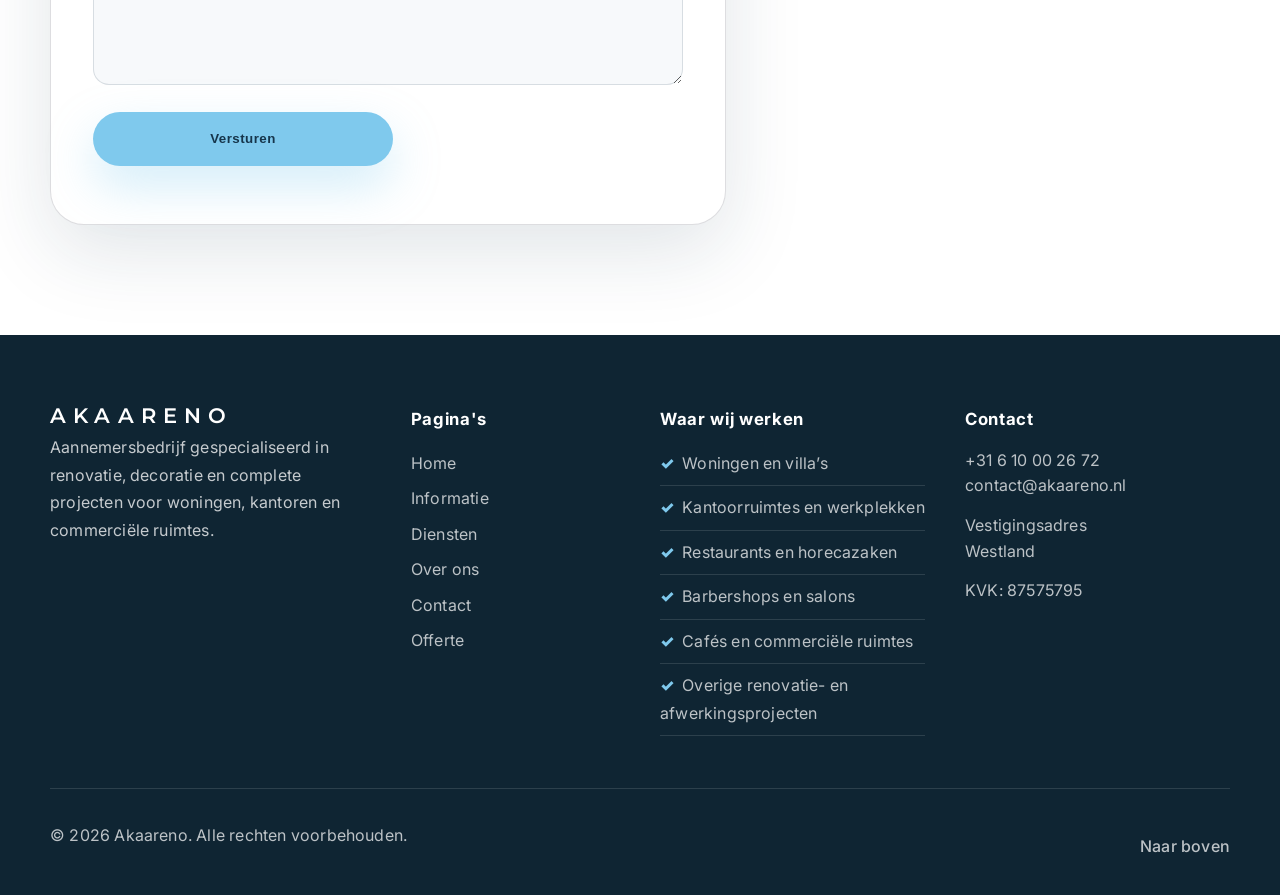
==== commit cd3dcf09: "Add files via upload" ====
--- a/contact.html
+++ b/contact.html
@@ -4,8 +4,8 @@
 <head>
 <meta charset="utf-8"/>
 <meta content="width=device-width, initial-scale=1.0" name="viewport"/>
-<meta content="Neem contact op met Akaareno voor renovatie, afwerking en projectvragen. Bel 06 30 31 47 55 of stuur direct een bericht." name="description"/>
-<title>Contact | Akaareno aannemersbedrijf De Lier</title>
+<meta content="Neem contact op met Akaareno voor renovatie, afwerking en projectvragen. Bel +31 6 10 00 26 72 of stuur direct een bericht." name="description"/>
+<title>Contact | Akaareno aannemersbedrijf Het Westland</title>
 <link href="favicon.ico" rel="icon" sizes="any"/>
 <link href="favicon-32.png" rel="icon" sizes="32x32" type="image/png"/>
 <link href="favicon-192.png" rel="icon" sizes="192x192" type="image/png"/>
@@ -18,8 +18,8 @@
   "@id": "https://akaareno.com/#bedrijf",
   "name": "Akaareno",
   "url": "https://akaareno.com/",
-  "description": "Aannemersbedrijf uit De Lier voor renovatie, afwerking, woningen, kantoorruimtes en commerciële ruimtes.",
-  "telephone": "+31 6 30 31 47 55",
+  "description": "Aannemersbedrijf uit Het Westland voor renovatie, afwerking, woningen, kantoorruimtes en commerciële ruimtes.",
+  "telephone": "+31 6 10 00 26 72",
   "email": "contact@akaareno.nl",
   "address": {
     "@type": "PostalAddress",
@@ -63,7 +63,7 @@
   ]
 }</script><link href="https://fonts.googleapis.com/css2?family=Inter:wght@400;500;600;700;800;900&amp;family=Marcellus&amp;family=Montserrat:wght@500;600;700&amp;family=Manrope:wght@500;600;700;800&amp;display=swap" rel="stylesheet"/>
 <link href="style.css" rel="stylesheet"/>
-<meta content="Akaareno, aannemersbedrijf De Lier, aannemer De Lier, aannemer Westland, renovatie De Lier, renovatie Westland, kantoorruimte renovatie, kantoor verbouwen, woning renovatie, restaurant verbouwing, barbershop verbouwing, kapsalon verbouwing, schilderwerk, vloerverwarming, loodgieterswerk, marmer afwerking, tuin renovatie, renovatie Nederland, renovatie België, renovatie Duitsland" name="keywords"/><meta content="index, follow" name="robots"/><link href="https://akaareno.com/contact.html" rel="canonical"/><meta content="Contact | Akaareno aannemersbedrijf De Lier" property="og:title"/><meta content="Neem contact op met Akaareno voor renovatie, afwerking en projectvragen. Bel 06 30 31 47 55 of stuur direct een bericht." property="og:description"/><meta content="website" property="og:type"/><meta content="https://akaareno.com/contact.html" property="og:url"/><meta content="Akaareno" property="og:site_name"/><meta content="nl_NL" property="og:locale"/><meta content="summary" name="twitter:card"/><meta content="Contact | Akaareno aannemersbedrijf De Lier" name="twitter:title"/><meta content="Neem contact op met Akaareno voor renovatie, afwerking en projectvragen. Bel 06 30 31 47 55 of stuur direct een bericht." name="twitter:description"/></head>
+<meta content="Akaareno, aannemersbedrijf Het Westland, aannemer Het Westland, aannemer Westland, renovatie Het Westland, renovatie Westland, kantoorruimte renovatie, kantoor verbouwen, woning renovatie, restaurant verbouwing, barbershop verbouwing, kapsalon verbouwing, schilderwerk, vloerverwarming, loodgieterswerk, marmer afwerking, tuin renovatie, renovatie Nederland, renovatie België, renovatie Duitsland" name="keywords"/><meta content="index, follow" name="robots"/><link href="https://akaareno.com/contact.html" rel="canonical"/><meta content="Contact | Akaareno aannemersbedrijf Het Westland" property="og:title"/><meta content="Neem contact op met Akaareno voor renovatie, afwerking en projectvragen. Bel +31 6 10 00 26 72 of stuur direct een bericht." property="og:description"/><meta content="website" property="og:type"/><meta content="https://akaareno.com/contact.html" property="og:url"/><meta content="Akaareno" property="og:site_name"/><meta content="nl_NL" property="og:locale"/><meta content="summary" name="twitter:card"/><meta content="Contact | Akaareno aannemersbedrijf Het Westland" name="twitter:title"/><meta content="Neem contact op met Akaareno voor renovatie, afwerking en projectvragen. Bel +31 6 10 00 26 72 of stuur direct een bericht." name="twitter:description"/></head>
 <body id="top">
 <header class="site-header" id="top">
 <nav class="navbar container">
@@ -162,7 +162,7 @@
 <aside class="contact-sidebar reveal">
 <div class="contact-box">
 <span data-i18n="contact.sidebar.contact.label">Contact</span>
-<a href="tel:+31630314755">06 30 31 47 55</a>
+<a href="tel:+31610002672">+31 6 10 00 26 72</a>
 <p data-i18n="contact.sidebar.contact.text">
               Elke dag telefonisch bereikbaar van 08:00 tot 20:00.
             </p>
@@ -218,7 +218,7 @@
 <h4 data-i18n="footer.contactHeading">Contact</h4>
 <div class="footer-contact-details">
 <div class="footer-contact-group">
-<a href="tel:+31630314755">+31 6 30 31 47 55</a>
+<a href="tel:+31610002672">+31 6 10 00 26 72</a>
 <a href="mailto:contact@akaareno.nl">contact@akaareno.nl</a>
 </div>
 <div class="footer-contact-group">
--- a/style.css
+++ b/style.css
@@ -8,7 +8,7 @@
   --ink: #1e2931;
   --muted: #65717b;
   --line: rgba(220, 220, 223, 0.85);
-  --grey: #DCDCDF;
+  --grey: #dcdcdf;
   --shadow: 0 26px 80px rgba(22, 53, 75, 0.13);
   --radius: 24px;
   --transition: 240ms ease;
@@ -54,9 +54,9 @@
   position: fixed;
   inset: 0 0 auto 0;
   z-index: 1000;
-  background: rgba(255, 255, 255, 0.88);
-  backdrop-filter: blur(18px);
-  border-bottom: 1px solid rgba(56, 103, 200, 0.12);
+  background: transparent !important;
+  backdrop-filter: none !important;
+  border-bottom: none !important;
 }
 
 .navbar {
@@ -84,7 +84,7 @@
   border: 1px solid rgba(220, 220, 223, 0.95);
   border-radius: 18px;
   background: #ffffff;
-  box-shadow: 0 12px 30px rgba(22, 53, 75, 0.10);
+  box-shadow: 0 12px 30px rgba(22, 53, 75, 0.1);
   flex-shrink: 0;
   overflow: hidden;
 }
@@ -144,6 +144,17 @@
   border-radius: 999px;
   box-shadow: 0 14px 34px rgba(22, 53, 75, 0.2);
   letter-spacing: 0.01em !important;
+}
+
+/* When header is over the hero, keep nav items and icons readable */
+.site-header .nav-links a {
+  color: #000000 !important;
+}
+.site-header .logo-text {
+  color: #000000 !important;
+}
+.site-header .menu-toggle span {
+  background: #000000 !important;
 }
 
 .nav-cta:hover,
@@ -354,14 +365,19 @@
 
 .trust-grid {
   display: grid;
-  grid-template-columns: repeat(4, 1fr);
-  gap: 1px;
-  background: var(--grey);
+  grid-template-columns: repeat(3, minmax(220px, 280px));
+  justify-content: center;
+  gap: 28px;
+  background: transparent;
+  width: 100%;
+  max-width: 980px;
+  margin: 0 auto;
 }
 
 .trust-grid div {
   background: var(--white);
   padding: 30px 26px;
+  width: 100%;
 }
 
 .trust-grid strong {
@@ -574,6 +590,16 @@
   font-size: clamp(1.9rem, 3.2vw, 2.35rem);
 }
 
+/* Make the feature subhead match other large headings */
+.feature-panel .subhead,
+.feature-panel.compact-panel .subhead {
+  color: var(--deep-blue);
+  font-size: clamp(1.9rem, 3.2vw, 2.35rem);
+  line-height: 1.07;
+  margin: 8px 0 16px;
+  font-weight: 700;
+}
+
 .feature-panel.compact-panel p {
   color: var(--muted);
   max-width: 620px;
@@ -986,7 +1012,6 @@
     width: min(100%, calc(100% - 28px));
   }
 
-  .trust-grid,
   .cards-grid,
   .cards-grid.three,
   .process-grid,
@@ -1063,6 +1088,12 @@
   .info-list-grid,
   .two-fields {
     grid-template-columns: 1fr;
+  }
+
+  .trust-grid {
+    max-width: 100%;
+    justify-content: stretch;
+    gap: 18px;
   }
 
   .hero-actions {
@@ -1193,6 +1224,12 @@
   .two-column.reverse,
   .wide-card {
     grid-template-columns: 1fr;
+  }
+
+  .trust-grid {
+    max-width: 100%;
+    justify-content: stretch;
+    gap: 18px;
   }
 
   .detail-card img,
@@ -1343,7 +1380,6 @@
   color: #ffffff !important;
 }
 
-
 /* Footer brand visibility fix */
 .footer .footer-logo,
 footer .footer-logo {
@@ -1355,7 +1391,6 @@
 footer .footer-logo:hover {
   color: #ffffff !important;
 }
-
 
 /* Work locations section on services page */
 .work-locations-section {
@@ -1425,7 +1460,6 @@
   color: #ffffff !important;
   opacity: 1 !important;
 }
-
 
 /* Last requested refinements */
 .section-heading .eyebrow[data-i18n="about.special.eyebrow"] {
@@ -1511,7 +1545,10 @@
   opacity: 0;
   visibility: hidden;
   pointer-events: none;
-  transition: opacity 220ms ease, transform 220ms ease, visibility 220ms ease;
+  transition:
+    opacity 220ms ease,
+    transform 220ms ease,
+    visibility 220ms ease;
 }
 
 .language-menu.open {
@@ -1536,7 +1573,10 @@
   font-weight: 800;
   text-align: left;
   cursor: pointer;
-  transition: background 200ms ease, color 200ms ease, transform 200ms ease;
+  transition:
+    background 200ms ease,
+    color 200ms ease,
+    transform 200ms ease;
 }
 
 .language-option:hover,
@@ -1617,11 +1657,11 @@
   gap: 4px;
 }
 
-
 /* Final cleanup: remove separator lines in the trust strip and keep the updated logo clean */
 .trust-grid {
-  gap: 0 !important;
+  gap: 28px !important;
   background: transparent !important;
+  justify-content: center !important;
 }
 
 .trust-grid div {
@@ -1637,7 +1677,6 @@
   padding: 4px !important;
   background: #ffffff !important;
 }
-
 
 /* Final cleanup: remove the light-blue vertical lines from contact information boxes only */
 .contact-sidebar .contact-box {
@@ -1652,7 +1691,6 @@
   background: transparent !important;
 }
 
-
 /* Update 2: remove light-blue strips from contact boxes */
 .contact-sidebar .contact-box {
   border-left: 0 !important;
@@ -1679,7 +1717,6 @@
 
 /* Update 3: premium split navigation + swapped Contact/Offerte order */
 .site-header {
-  background: rgba(248, 251, 253, 0.9) !important;
   border-bottom: 1px solid rgba(22, 53, 75, 0.08) !important;
 }
 
@@ -1756,7 +1793,7 @@
     padding: 0 !important;
     border: 0 !important;
     box-shadow: none !important;
-    background: transparent !important;
+    background: #ffffff !important;
     backdrop-filter: none !important;
   }
 
@@ -1814,12 +1851,11 @@
   }
 }
 
-
 /* Final logo/color update */
 .logo-mark {
   border-color: rgba(220, 220, 223, 0.95) !important;
   background: #ffffff !important;
-  box-shadow: 0 12px 30px rgba(22, 53, 75, 0.10) !important;
+  box-shadow: 0 12px 30px rgba(22, 53, 75, 0.1) !important;
 }
 .logo-mark img {
   object-fit: contain !important;
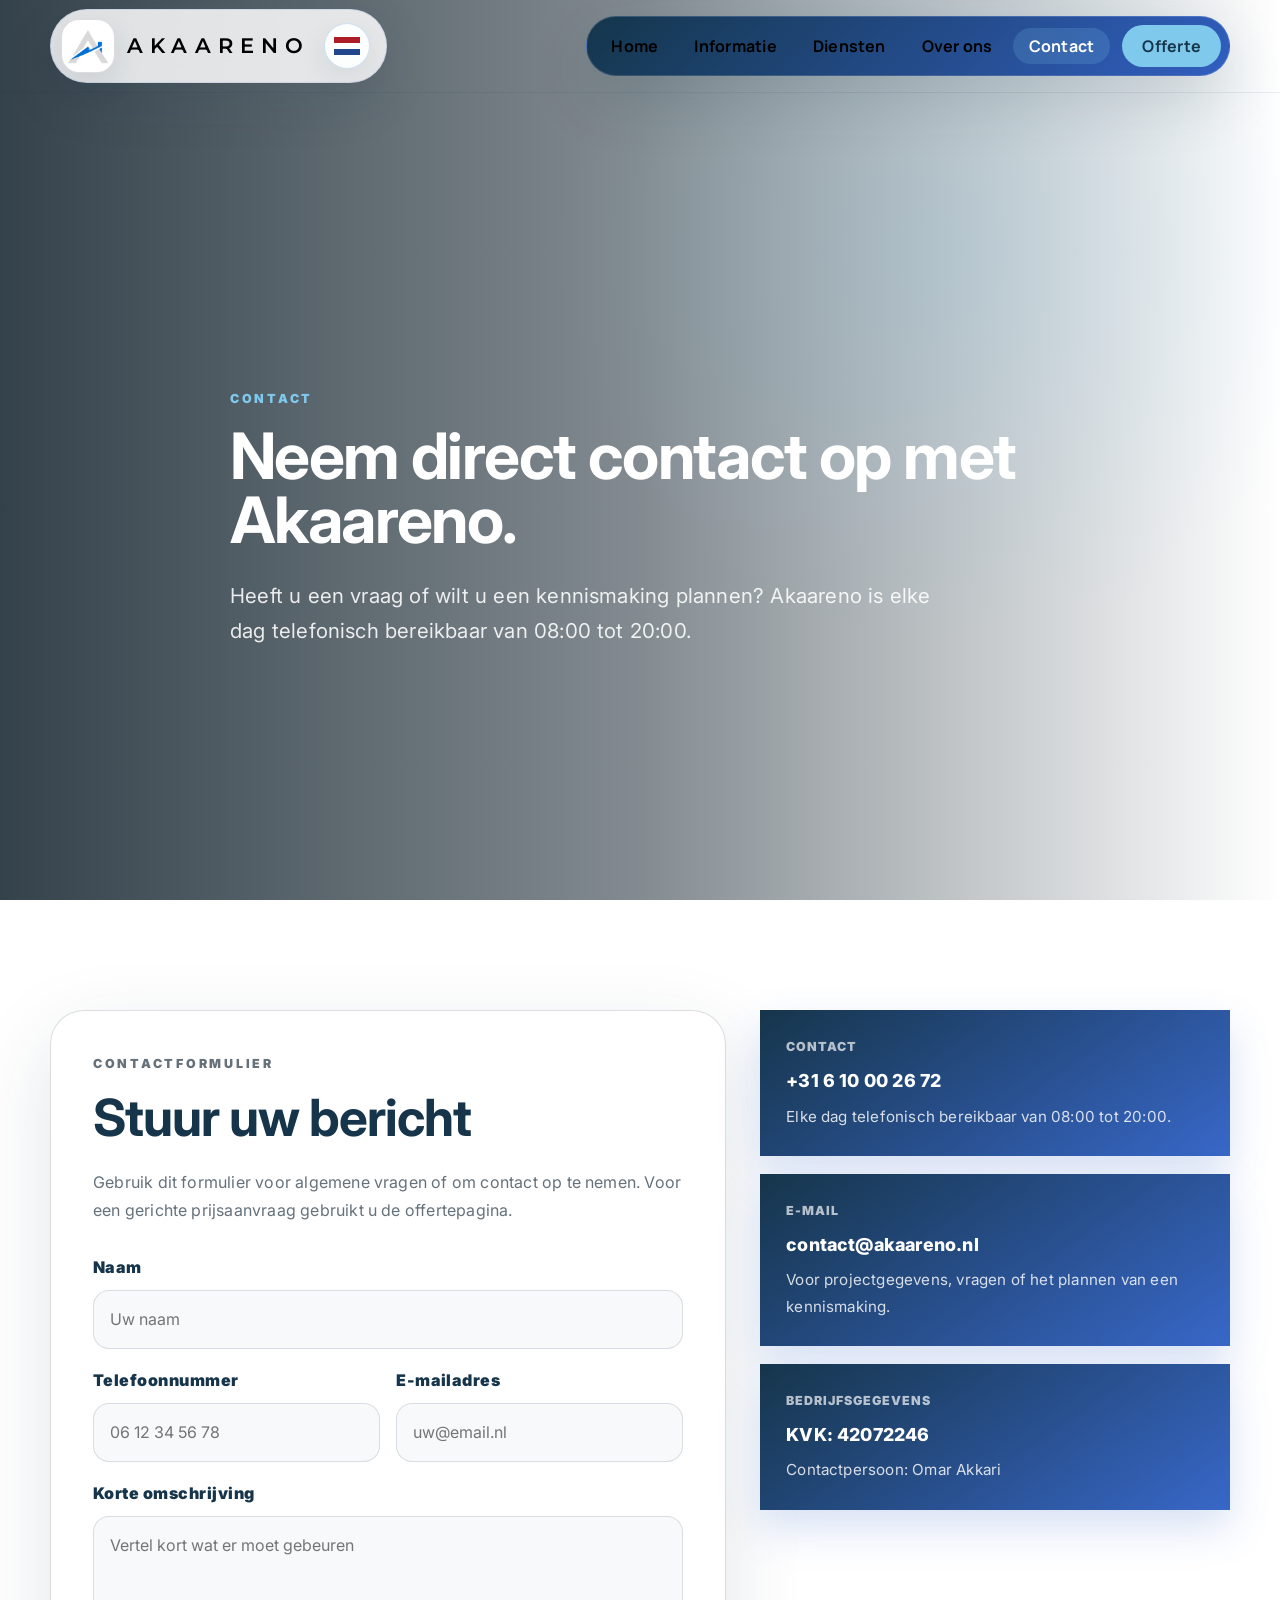
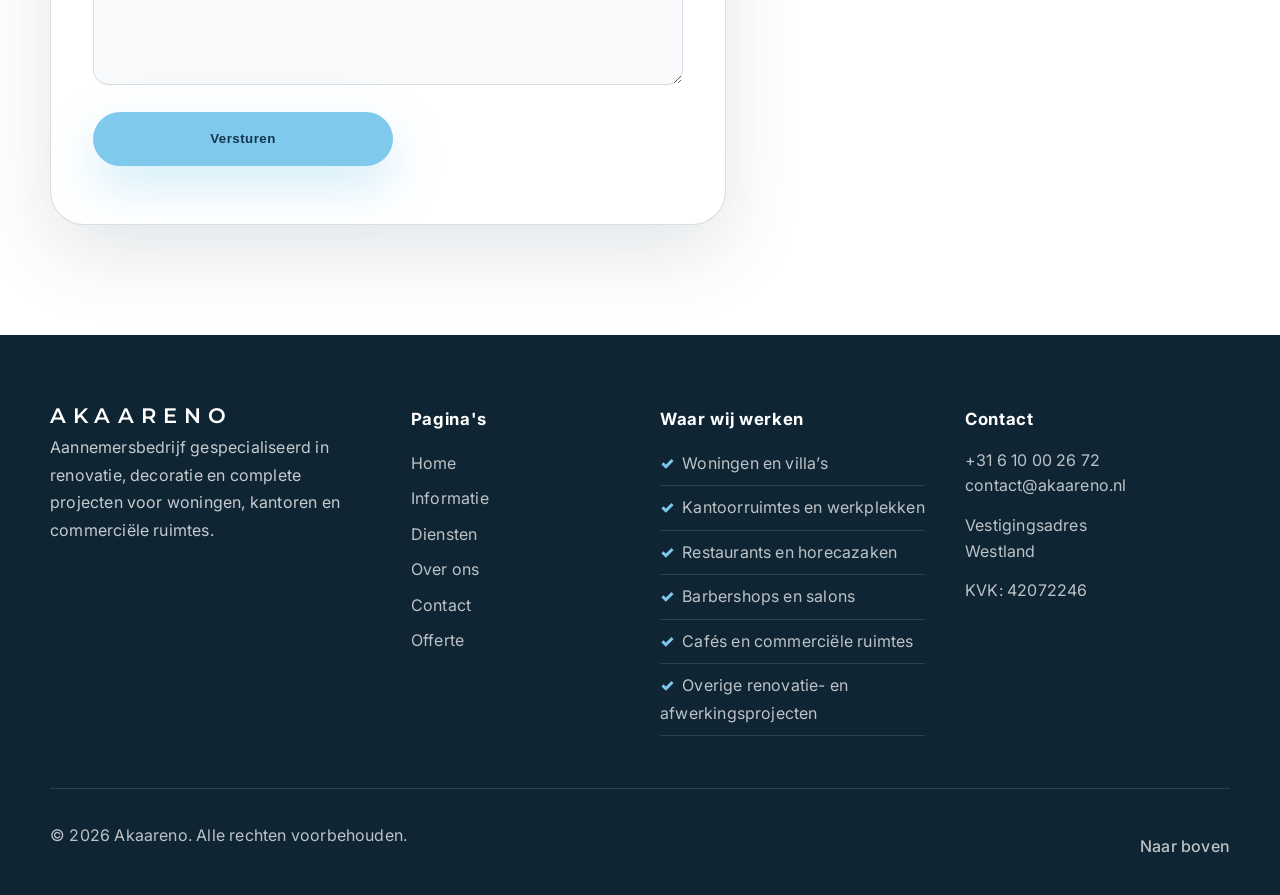
==== commit 7cc8f1b4: "changes" ====
--- a/contact.html
+++ b/contact.html
@@ -176,7 +176,7 @@
 </div>
 <div class="contact-box">
 <span data-i18n="contact.sidebar.company.label">Bedrijfsgegevens</span>
-<strong>KVK: 87575795</strong>
+  <strong>KVK: 42072246</strong>
 <p data-i18n="contact.sidebar.company.text">
               Contactpersoon: Omar Akkari
             </p>
@@ -226,7 +226,7 @@
 <span>Westland</span>
 </div>
 <div class="footer-contact-group">
-<span>KVK: 87575795</span>
+  <span>KVK: 42072246</span>
 </div>
 </div>
 </div>
